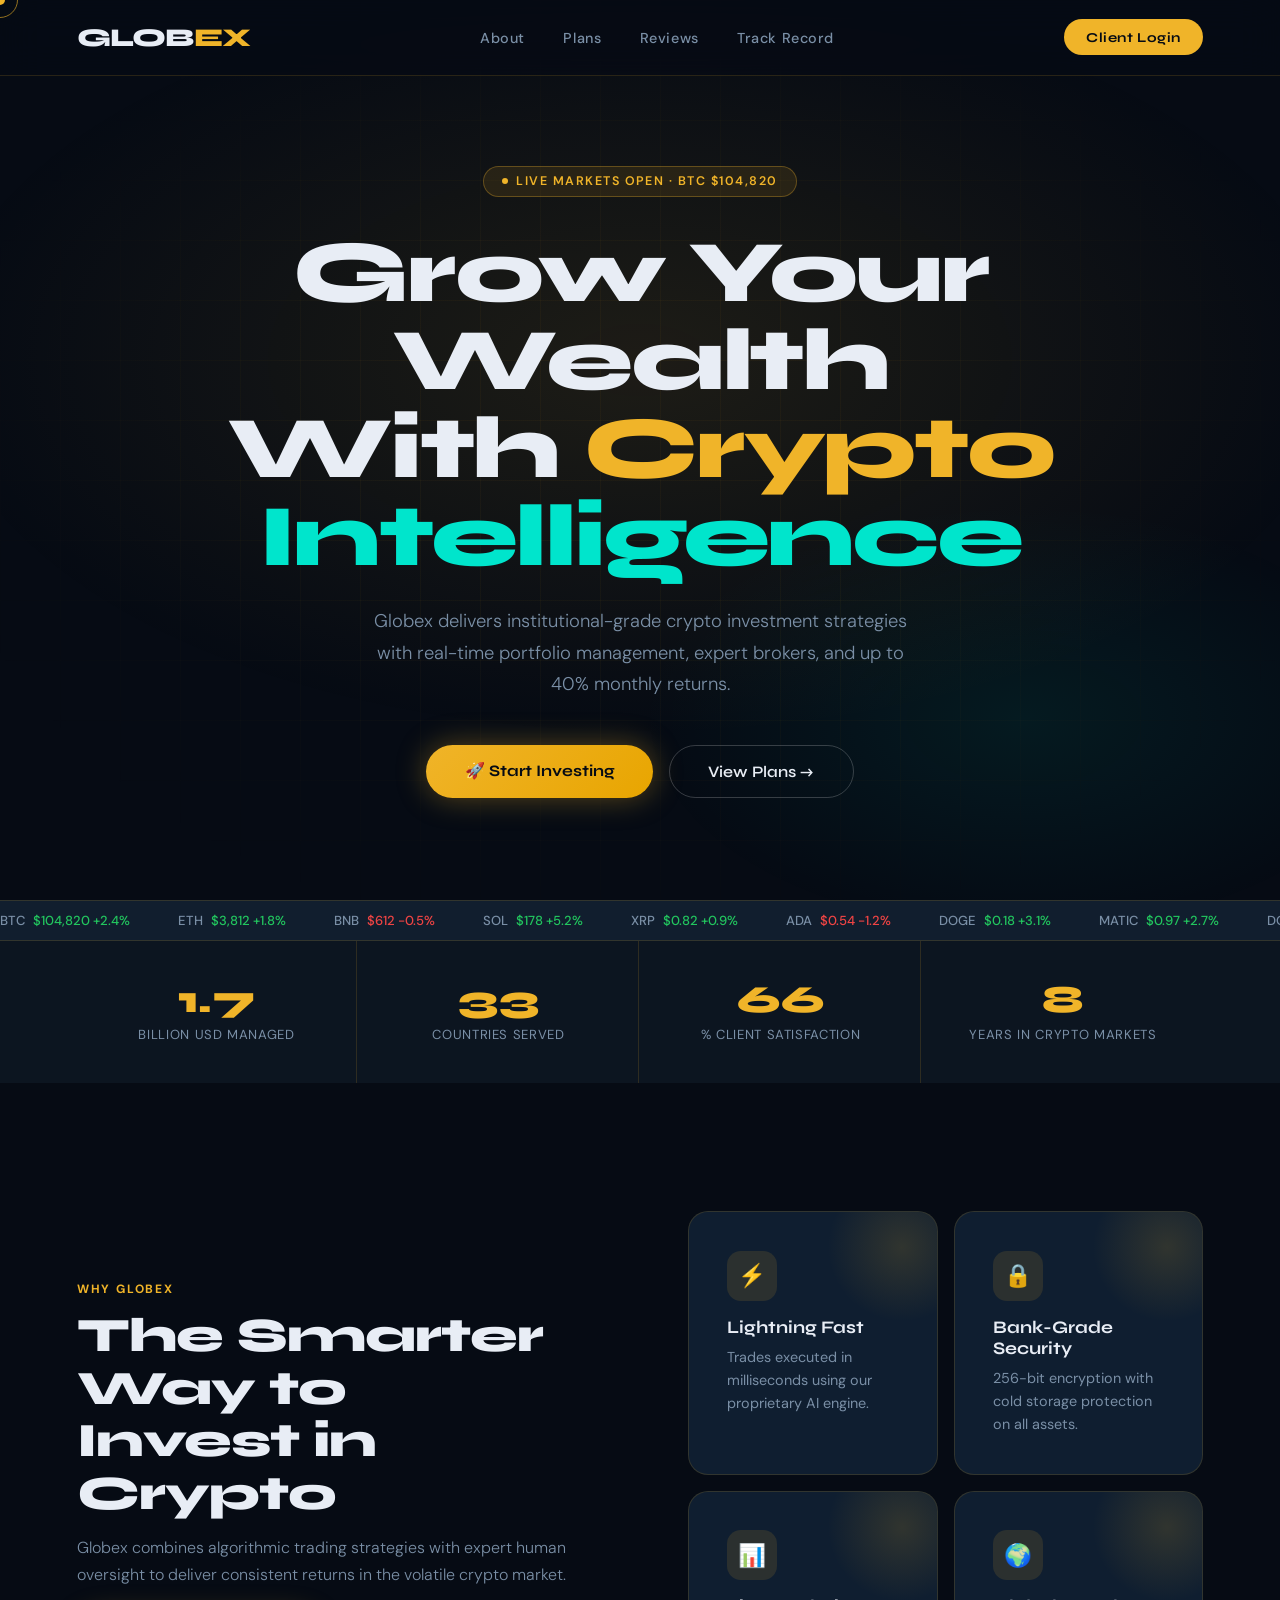
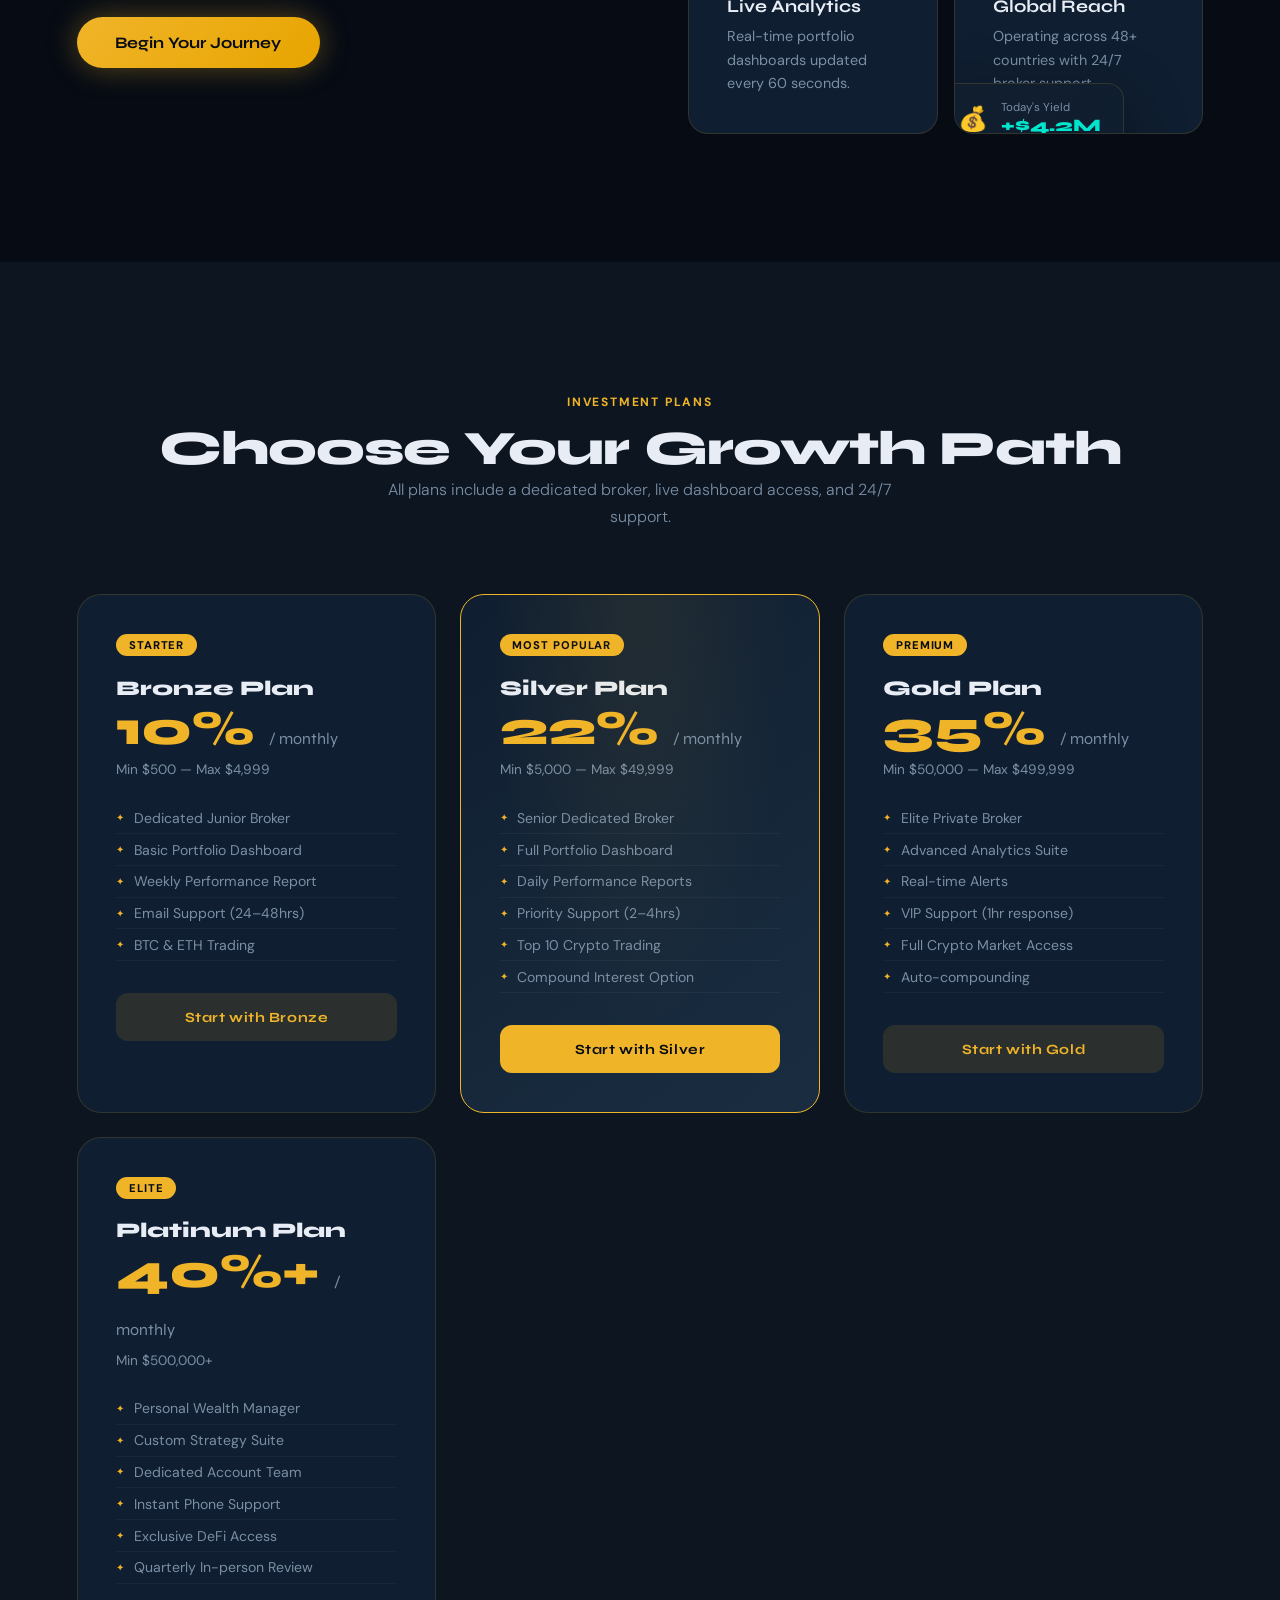
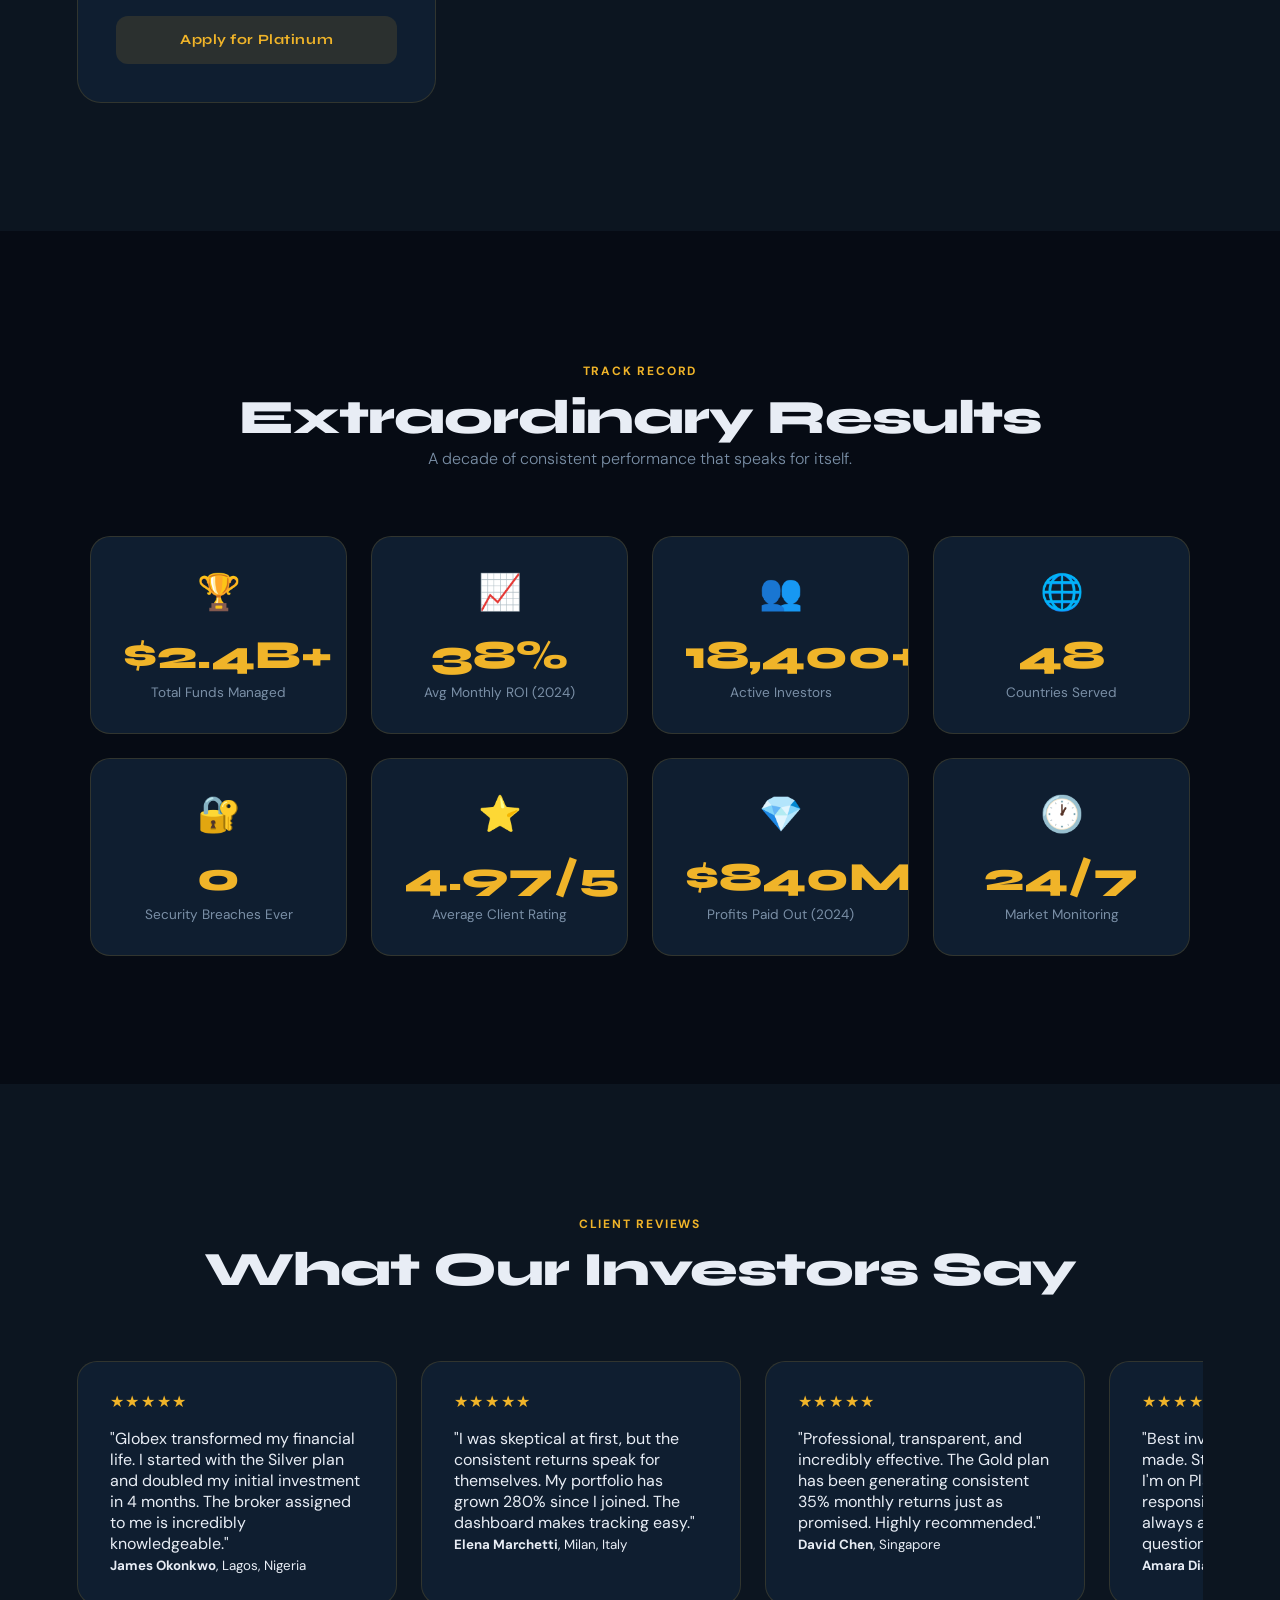
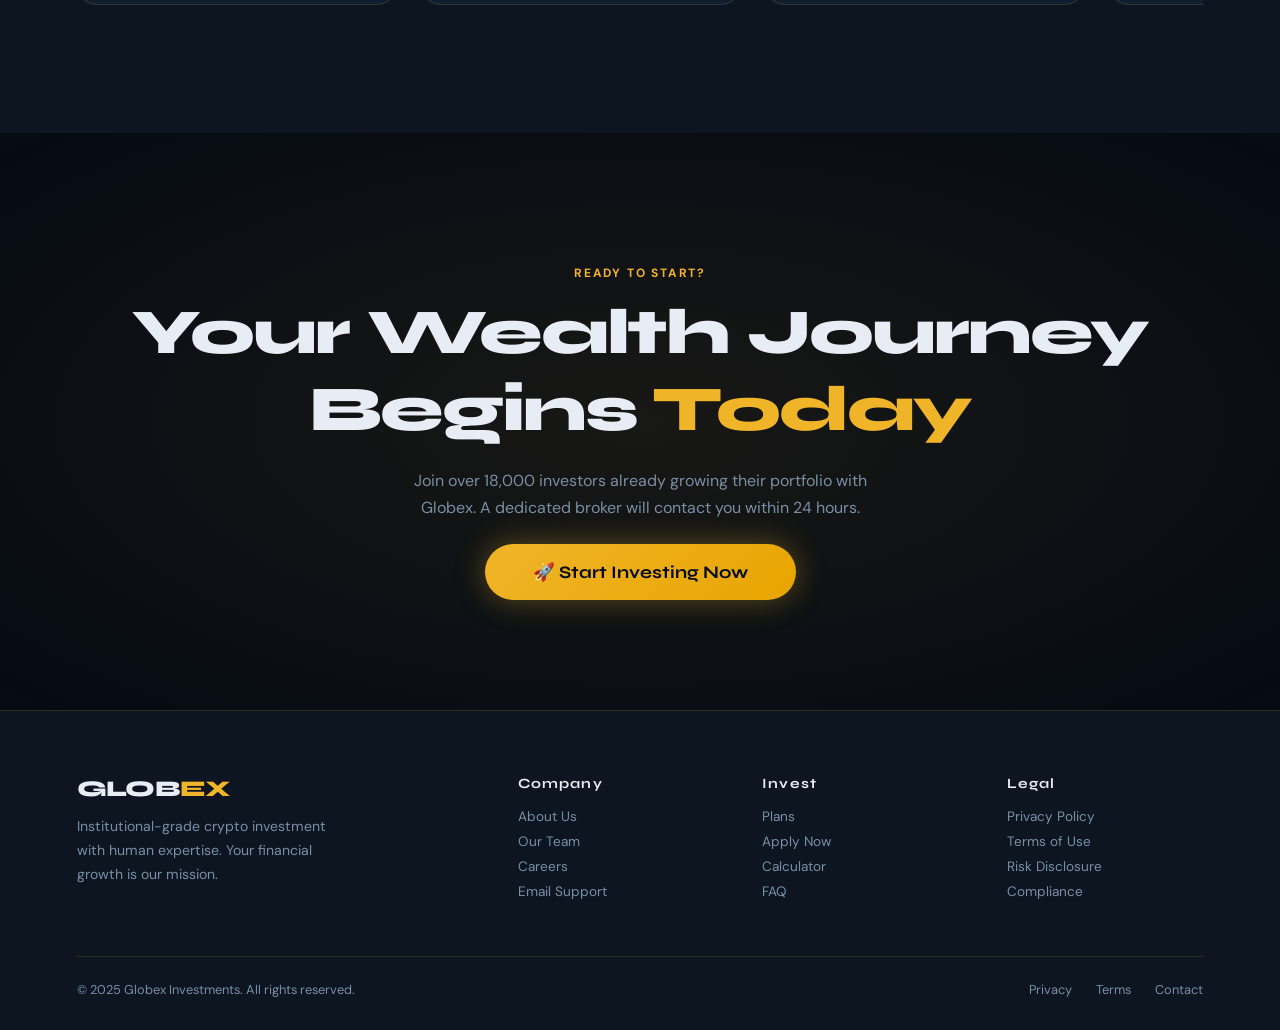
==== index.html @ 7c68a765 "first commit" ====
<!DOCTYPE html>
<html lang="en">
<head>
    <meta charset="UTF-8">
    <meta name="viewport" content="width=device-width, initial-scale=1.0">
    <title>Globex — Premium Crypto Investment</title>
    <link href="https://fonts.googleapis.com/css2?family=Syne:wght@400;600;700;800&family=DM+Sans:ital,wght@0,300;0,400;0,500;1,300&display=swap" rel="stylesheet">
    <!-- Link to external CSS -->
    <link rel="stylesheet" href="style.css">
</head>
<body>

<!-- CURSOR -->
<div class="cursor" id="cursor"></div>
<div class="cursor-ring" id="cursorRing"></div>

<!-- PARTICLES -->
<canvas id="particles"></canvas>

<!-- NAV -->
<nav>
  <div class="logo">GLOB<span>EX</span></div>
  <ul class="nav-links">
    <li><a href="#about">About</a></li>
    <li><a href="#plans">Plans</a></li>
    <li><a href="#reviews">Reviews</a></li>
    <li><a href="#achievements">Track Record</a></li>
  </ul>
  <a href="login.html" class="nav-cta" onclick="openLogin(event)">Client Login</a>
</nav>

<!-- HERO -->
<section class="hero" id="home">
  <div class="hero-bg"></div>
  <div class="hero-grid"></div>
  <div class="hero-content">
    <div class="hero-badge">Live Markets Open · BTC $104,820</div>
    <h1>Grow Your Wealth<br>With <span class="gold">Crypto</span> <span class="teal">Intelligence</span></h1>
    <p class="hero-sub">Globex delivers institutional-grade crypto investment strategies with real-time portfolio management, expert brokers, and up to 40% monthly returns.</p>
    <div class="hero-btns">
      <a href="#" class="btn-primary" onclick="openApply(event)">🚀 Start Investing</a>
      <a href="#plans" class="btn-secondary">View Plans →</a>
    </div>
  </div>
</section>

<!-- TICKER -->
<div class="ticker-wrap">
  <div class="ticker" id="ticker"></div>
</div>

<!-- STATS -->
<div class="stats">
  <div class="stat-item reveal">
    <div class="stat-num" data-count="2.4">0</div>
    <div class="stat-label">Billion USD Managed</div>
  </div>
  <div class="stat-item reveal">
    <div class="stat-num" data-count="48">0</div>
    <div class="stat-label">Countries Served</div>
  </div>
  <div class="stat-item reveal">
    <div class="stat-num" data-count="97">0</div>
    <div class="stat-label">% Client Satisfaction</div>
  </div>
  <div class="stat-item reveal">
    <div class="stat-num" data-count="12">0</div>
    <div class="stat-label">Years in Crypto Markets</div>
  </div>
</div>

<!-- ABOUT -->
<section class="about" id="about">
  <div class="about-text reveal">
    <span class="section-tag">Why Globex</span>
    <h2 class="section-title">The Smarter Way to<br>Invest in Crypto</h2>
    <p class="section-sub">Globex combines algorithmic trading strategies with expert human oversight to deliver consistent returns in the volatile crypto market.</p>
    <br>
    <a href="#" class="btn-primary" style="display:inline-block; margin-top:.5rem;" onclick="openApply(event)">Begin Your Journey</a>
  </div>
  <div class="about-visual reveal">
    <div class="about-cards">
      <div class="about-card">
        <div class="about-icon">⚡</div>
        <h3>Lightning Fast</h3>
        <p>Trades executed in milliseconds using our proprietary AI engine.</p>
      </div>
      <div class="about-card">
        <div class="about-icon">🔒</div>
        <h3>Bank-Grade Security</h3>
        <p>256-bit encryption with cold storage protection on all assets.</p>
      </div>
      <div class="about-card">
        <div class="about-icon">📊</div>
        <h3>Live Analytics</h3>
        <p>Real-time portfolio dashboards updated every 60 seconds.</p>
      </div>
      <div class="about-card" style="position:relative;">
        <div class="about-icon">🌍</div>
        <h3>Global Reach</h3>
        <p>Operating across 48+ countries with 24/7 broker support.</p>
        <div class="about-floating">
          <div class="icon">💰</div>
          <div>
            <div class="label">Today's Yield</div>
            <div class="value">+$4.2M</div>
          </div>
        </div>
      </div>
    </div>
  </div>
</section>

<!-- PLANS -->
<section class="plans" id="plans">
  <div class="plans-header reveal">
    <span class="section-tag">Investment Plans</span>
    <h2 class="section-title">Choose Your Growth Path</h2>
    <p class="section-sub" style="margin:0 auto;">All plans include a dedicated broker, live dashboard access, and 24/7 support.</p>
  </div>
  <div class="plans-grid">
    <div class="plan-card reveal">
      <div class="plan-badge">Starter</div>
      <div class="plan-name">Bronze Plan</div>
      <div class="plan-roi">10% <span>/ monthly</span></div>
      <div class="plan-range">Min $500 — Max $4,999</div>
      <ul class="plan-features">
        <li>Dedicated Junior Broker</li>
        <li>Basic Portfolio Dashboard</li>
        <li>Weekly Performance Report</li>
        <li>Email Support (24–48hrs)</li>
        <li>BTC & ETH Trading</li>
      </ul>
      <a href="#" class="plan-btn" onclick="openApply(event)">Start with Bronze</a>
    </div>
    <div class="plan-card featured reveal">
      <div class="plan-badge">Most Popular</div>
      <div class="plan-name">Silver Plan</div>
      <div class="plan-roi">22% <span>/ monthly</span></div>
      <div class="plan-range">Min $5,000 — Max $49,999</div>
      <ul class="plan-features">
        <li>Senior Dedicated Broker</li>
        <li>Full Portfolio Dashboard</li>
        <li>Daily Performance Reports</li>
        <li>Priority Support (2–4hrs)</li>
        <li>Top 10 Crypto Trading</li>
        <li>Compound Interest Option</li>
      </ul>
      <a href="#" class="plan-btn" onclick="openApply(event)">Start with Silver</a>
    </div>
    <div class="plan-card reveal">
      <div class="plan-badge">Premium</div>
      <div class="plan-name">Gold Plan</div>
      <div class="plan-roi">35% <span>/ monthly</span></div>
      <div class="plan-range">Min $50,000 — Max $499,999</div>
      <ul class="plan-features">
        <li>Elite Private Broker</li>
        <li>Advanced Analytics Suite</li>
        <li>Real-time Alerts</li>
        <li>VIP Support (1hr response)</li>
        <li>Full Crypto Market Access</li>
        <li>Auto-compounding</li>
      </ul>
      <a href="#" class="plan-btn" onclick="openApply(event)">Start with Gold</a>
    </div>
    <div class="plan-card reveal">
      <div class="plan-badge">Elite</div>
      <div class="plan-name">Platinum Plan</div>
      <div class="plan-roi">40%+ <span>/ monthly</span></div>
      <div class="plan-range">Min $500,000+</div>
      <ul class="plan-features">
        <li>Personal Wealth Manager</li>
        <li>Custom Strategy Suite</li>
        <li>Dedicated Account Team</li>
        <li>Instant Phone Support</li>
        <li>Exclusive DeFi Access</li>
        <li>Quarterly In-person Review</li>
      </ul>
      <a href="#" class="plan-btn" onclick="openApply(event)">Apply for Platinum</a>
    </div>
  </div>
</section>

<!-- ACHIEVEMENTS -->
<section class="achievements" id="achievements">
  <div class="achievements-inner">
    <div class="achievements-header reveal">
      <span class="section-tag">Track Record</span>
      <h2 class="section-title">Extraordinary Results</h2>
      <p class="section-sub" style="margin:0 auto;">A decade of consistent performance that speaks for itself.</p>
    </div>
    <div class="ach-grid">
      <div class="ach-card reveal"><div class="ach-icon">🏆</div><div class="ach-num">$2.4B+</div><div class="ach-label">Total Funds Managed</div></div>
      <div class="ach-card reveal"><div class="ach-icon">📈</div><div class="ach-num">38%</div><div class="ach-label">Avg Monthly ROI (2024)</div></div>
      <div class="ach-card reveal"><div class="ach-icon">👥</div><div class="ach-num">18,400+</div><div class="ach-label">Active Investors</div></div>
      <div class="ach-card reveal"><div class="ach-icon">🌐</div><div class="ach-num">48</div><div class="ach-label">Countries Served</div></div>
      <div class="ach-card reveal"><div class="ach-icon">🔐</div><div class="ach-num">0</div><div class="ach-label">Security Breaches Ever</div></div>
      <div class="ach-card reveal"><div class="ach-icon">⭐</div><div class="ach-num">4.97/5</div><div class="ach-label">Average Client Rating</div></div>
      <div class="ach-card reveal"><div class="ach-icon">💎</div><div class="ach-num">$840M</div><div class="ach-label">Profits Paid Out (2024)</div></div>
      <div class="ach-card reveal"><div class="ach-icon">🕐</div><div class="ach-num">24/7</div><div class="ach-label">Market Monitoring</div></div>
    </div>
  </div>
</section>

<!-- REVIEWS -->
<section class="reviews" id="reviews">
  <div class="reviews-header reveal">
    <span class="section-tag">Client Reviews</span>
    <h2 class="section-title">What Our Investors Say</h2>
  </div>
  <div style="overflow:hidden;">
    <div class="reviews-track" id="reviewsTrack"></div>
  </div>
</section>

<!-- CTA -->
<section class="cta-section">
  <div class="cta-bg"></div>
  <div style="position:relative;z-index:2;">
    <span class="section-tag">Ready to Start?</span>
    <h2>Your Wealth Journey<br>Begins <span style="color:var(--gold)">Today</span></h2>
    <p>Join over 18,000 investors already growing their portfolio with Globex. A dedicated broker will contact you within 24 hours.</p>
    <a href="#" class="btn-primary" style="font-size:1.1rem; padding:1.1rem 3rem;" onclick="openApply(event)">🚀 Start Investing Now</a>
  </div>
</section>

<!-- FOOTER -->
<footer>
  <div class="footer-top">
    <div class="footer-brand">
      <div class="logo" style="font-size:1.4rem;">GLOB<span style="color:var(--gold)">EX</span></div>
      <p>Institutional-grade crypto investment with human expertise. Your financial growth is our mission.</p>
    </div>
    <div class="footer-col">
      <h4>Company</h4>
      <a href="#">About Us</a>
      <a href="#">Our Team</a>
      <a href="#">Careers</a>
      <a href="mailto:support@globex.com">Email Support</a>
    </div>
    <div class="footer-col">
      <h4>Invest</h4>
      <a href="#">Plans</a>
      <a href="#" onclick="openApply(event)">Apply Now</a>
      <a href="#">Calculator</a>
      <a href="#">FAQ</a>
    </div>
    <div class="footer-col">
      <h4>Legal</h4>
      <a href="#">Privacy Policy</a>
      <a href="#">Terms of Use</a>
      <a href="#">Risk Disclosure</a>
      <a href="#">Compliance</a>
    </div>
  </div>
  <div class="footer-bottom">
    <div class="footer-copy">© 2025 Globex Investments. All rights reserved.</div>
    <div class="footer-legal">
      <a href="#">Privacy</a>
      <a href="#">Terms</a>
      <a href="#">Contact</a>
    </div>
  </div>
</footer>

<!-- APPLY MODAL -->
<div class="modal-overlay" id="applyModal">
  <div class="modal">
    <button class="modal-close" onclick="closeModal('applyModal')">✕</button>
    <div id="applyForm">
      <h2>Start Investing</h2>
      <p class="sub">Fill in your details below. A Globex broker will contact you within 24 hours to set up your account.</p>
      <div class="form-grid">
        <div class="form-group">
          <label>First Name</label>
          <input type="text" placeholder="John" id="fname">
        </div>
        <div class="form-group">
          <label>Last Name</label>
          <input type="text" placeholder="Smith" id="lname">
        </div>
      </div>
      <div class="form-group">
        <label>Email Address</label>
        <input type="email" placeholder="john@example.com" id="email">
      </div>
      <div class="form-group">
        <label>Phone Number</label>
        <input type="tel" placeholder="+1 (555) 000-0000" id="phone">
      </div>
      <div class="form-group">
        <label>Country</label>
        <select id="country">
          <option value="">Select your country</option>
          <option>United States</option><option>United Kingdom</option>
          <option>Canada</option><option>Australia</option>
          <option>Germany</option><option>France</option>
          <option>UAE</option><option>Singapore</option>
          <option>South Africa</option><option>Nigeria</option>
          <option>Other</option>
        </select>
      </div>
      <div class="form-group">
        <label>Investment Plan</label>
        <select id="plan">
          <option value="">Select a plan</option>
          <option>Bronze — 10% Monthly ($500–$4,999)</option>
          <option>Silver — 22% Monthly ($5,000–$49,999)</option>
          <option>Gold — 35% Monthly ($50,000–$499,999)</option>
          <option>Platinum — 40%+ Monthly ($500,000+)</option>
        </select>
      </div>
      <div class="form-group">
  <label>Starting Deposit ($)</label>
  <input type="text" id="deposit" placeholder="e.g. 5,000" class="form-control">
</div>
      <div class="form-group">
        <label>How did you hear about us?</label>
        <select>
          <option>Social Media</option><option>Referral</option>
          <option>Search Engine</option><option>Advertisement</option><option>Other</option>
        </select>
      </div>
      <button class="btn-submit" onclick="submitApplication()">Submit Application →</button>
    </div>
    <div class="success-msg" id="applySuccess">
      <div class="icon">🎉</div>
      <h3>Application Received!</h3>
      <p>Thank you for choosing Globex. A dedicated broker will contact you within <strong style="color:var(--gold)">24 hours</strong> to guide you through account setup.</p>
    </div>
  </div>
</div>

<!-- LOGIN MODAL -->
<div class="modal-overlay" id="loginModal">
  <div class="modal" style="max-width:420px;">
    <button class="modal-close" onclick="closeModal('loginModal')">✕</button>
    <h2>Client Login</h2>
    <p class="sub">Access your Globex investment dashboard.</p>
    <div class="login-error" id="loginError">❌ Invalid credentials. Please contact support.</div>
    <div class="form-group">
      <label>Username</label>
      <input type="text" placeholder="your_username" id="loginUser">
    </div>
    <div class="form-group">
      <label>Password</label>
      <input type="password" placeholder="••••••••••" id="loginPass">
    </div>
    <button class="btn-submit" onclick="doLogin()">Login to Dashboard →</button>
  </div>
</div>

<!-- DASHBOARD OVERLAY -->
<div class="dashboard-overlay" id="dashboard">
  <nav class="dash-nav">
    <div class="logo">GLOB<span>EX</span></div>
    <div class="dash-user">
      <div class="dash-avatar" id="dashAvatar">JD</div>
      <div class="mobile-hide">
        <div class="dash-username" id="dashName">John Doe</div>
        <div class="dash-role" id="dashPlan">Gold Plan Investor</div>
      </div>
    </div>
    <button class="btn-logout" onclick="doLogout()">Logout</button>
  </nav>

  <div class="dash-body">
    <div class="dash-header">
        <div>
            <h2 id="welcomeUser" style="font-family: 'Syne', sans-serif;">Welcome Back, Investor</h2>
            <p class="muted">Account Status: <span class="gold" style="font-weight: 700; font-size: 0.8rem;">● VERIFIED GOLD</span></p>
        </div>
        <div class="dash-main-actions">
            <!-- We will move these to the new Quick Actions grid below for a better look -->
        </div>
    </div>

    <!-- NEW PREMIUM PORTFOLIO CARD -->
    <div class="main-portfolio-card">
        <div class="card-chip"></div>
        <div class="card-content">
            <p class="dash-card-label">Total Portfolio Value</p>
            <h2 class="dash-card-value gold" id="dashPortfolio">$0.00</h2>
            <div class="card-stats">
                <span class="status-badge status-active">↑ +12.5% Profit</span>
                <span style="font-size: 0.75rem; opacity: 0.5; margin-left: 10px; letter-spacing: 1px;">ACC: GBX-9928-110</span>
            </div>
        </div>
        <div class="card-vector"></div>
    </div>

    <!-- NEW QUICK ACTION DOCK -->
    <div class="quick-actions-grid">
        <button class="action-btn" onclick="toggleDashSection('deposit')">
            <div class="icon-circle">📥</div>
            <span>Deposit</span>
        </button>
        <button class="action-btn" onclick="toggleDashSection('withdraw')">
            <div class="icon-circle">📤</div>
            <span>Withdraw</span>
        </button>
        <button class="action-btn" onclick="window.location.href='mailto:support@globex.com'">
            <div class="icon-circle">🎧</div>
            <span>Support</span>
        </button>
    </div>

    <div class="dash-cards">
        <div class="dash-card small-card">
            <div class="label">Total Profits (P/L)</div>
            <div class="value teal" id="dashProfit" style="font-size: 1.5rem;">$0.00</div>
        </div>
        <div class="dash-card small-card">
            <div class="label">Asset Allocation</div>
            <div class="allocation-bar">
                <div class="bar-fill" style="width: 70%; background: var(--gold);"></div>
                <div class="bar-fill" style="width: 20%; background: var(--teal);"></div>
                <div class="bar-fill" style="width: 10%; background: #fff;"></div>
            </div>
            <div class="label" style="font-size: 0.6rem; margin-top: 5px;">BTC 70% | ETH 20% | USDT 10%</div>
        </div>
    </div>

    <!-- DEPOSIT SECTION -->
    <div id="depositSection" class="dash-section" style="display:none;">
      <div class="dash-card featured-card">
        <div class="section-flex">
          <h3>Add Funds</h3>
          <button class="close-btn" onclick="toggleDashSection('none')">✕</button>
        </div>
        
        <div class="deposit-toggle">
          <button id="tabCrypto" class="active" onclick="showDepositMethod('crypto')">Crypto</button>
          <button id="tabBroker" onclick="showDepositMethod('broker')">Broker</button>
        </div>

        <div id="cryptoPayment">
          <select id="cryptoSelect" onchange="updateCryptoDetails()" class="dash-input">
            <option value="btc">Bitcoin (BTC)</option>
            <option value="eth">Ethereum (ETH)</option>
            <option value="usdt">USDT (TRC20)</option>
          </select>
          <div class="qr-display" style="text-align: center; background: rgba(15, 23, 42, 0.5); padding: 25px; border-radius: 15px; border: 1px solid rgba(255,215,0,0.1);">
    <h4 id="assetLabel" class="gold" style="margin-bottom: 15px; text-transform: uppercase; letter-spacing: 1px;">Bitcoin Address</h4>
    
    <!-- This image updates automatically -->
    <img id="qrCode" src="https://api.qrserver.com/v1/create-qr-code/?size=200x200&data=1D7X9Q3QcEWVE1daYvFpcRmy7EZTsUoTXH" 
         alt="Scan QR" 
         style="border: 8px solid #fff; border-radius: 12px; margin-bottom: 20px; box-shadow: 0 10px 20px rgba(0,0,0,0.3);">
    
    <div style="display: flex; gap: 10px; background: #000; padding: 5px; border-radius: 8px; border: 1px solid #333;">
      <input type="text" id="walletAddr" readonly value="1D7X9Q3QcEWVE1daYvFpcRmy7EZTsUoTXH" 
             style="flex: 1; background: transparent; border: none; color: #fff; padding: 10px; font-family: monospace; font-size: 0.85rem;">
      <button onclick="copyToClipboard(event)" class="btn-primary" style="white-space: nowrap;">Copy</button>
    </div>
</div>

          <button class="btn-confirm-pay" onclick="confirmPayment()">I Have Made Payment →</button>
        </div>

        <div id="brokerPayment" style="display:none;">
           <a href="https://wa.me/234XXXXXXXXXX" class="whatsapp-btn">
             <img src="https://upload.wikimedia.org/wikipedia/commons/6/6b/WhatsApp.svg" width="20"> Message Broker on WhatsApp
           </a>
        </div>
      </div>
    </div>

    <!-- WITHDRAW SECTION -->
    <div id="withdrawSection" class="dash-section" style="display:none;">
      <div class="dash-card">
        <div class="section-flex">
          <h3>Withdraw Funds</h3>
          <button class="close-btn" onclick="toggleDashSection('none')">✕</button>
        </div>
        <div class="form-group">
          <label>Select Coin</label>
          <select id="withdrawCoin" class="dash-input">
            <option>Bitcoin (BTC)</option>
            <option>Ethereum (ETH)</option>
            <option>USDT (TRC20)</option>
          </select>
        </div>
        <div class="form-group">
          <label>Amount ($)</label>
          <input type="number" id="withdrawAmount" placeholder="Min $100">
        </div>
        <div class="form-group">
          <label>Destination Wallet Address</label>
          <input type="text" id="withdrawAddr" placeholder="Paste address here">
        </div>
        <button class="btn-submit" onclick="processWithdrawal()">Process Withdrawal</button>
      </div>
    </div>

    <!-- TRANSACTIONS -->
<div class="table-container">
  <table class="dash-table">
    <thead>
        <tr>
            <th>Date</th>
            <th>Type</th>
            <th>Amount</th>
            <th>Status</th> <!-- Ensure this is here -->
        </tr>
    </thead>
    <tbody id="dashTbody"></tbody>
  </table>
</div>

  </div>
</div>

<!-- WITHDRAWAL SUCCESS POPUP -->
<div class="modal-overlay" id="withdrawPopup">
  <div class="modal withdrawal-popup">
    <div class="check-icon">✓</div>
    <h2>Request Submitted</h2>
    <p>Your withdrawal is being processed. You will receive a confirmation email within 24 hours once verified by the blockchain.</p>
    <button class="btn-submit" onclick="closeModal('withdrawPopup')">Understood</button>
  </div>
</div>

<!-- Link to external JS -->
<script src="script.js"></script>
</body>
</html>
---- style.css ----
:root {
  --gold: #F0B429;
  --gold2: #FFD166;
  --teal: #00E5CC;
  --dark: #060B14;
  --dark2: #0C1520;
  --dark3: #111E2E;
  --card: #0F1E30;
  --border: rgba(240,180,41,0.15);
  --text: #E8EDF5;
  --muted: #7A8FA6;
}
*, *::before, *::after { box-sizing: border-box; margin: 0; padding: 0; }
html { scroll-behavior: smooth; }
body {
  background: var(--dark);
  color: var(--text);
  font-family: 'DM Sans', sans-serif;
  overflow-x: hidden;
  cursor: none;
}

/* CUSTOM CURSOR */
.cursor { position: fixed; width: 10px; height: 10px; background: var(--gold); border-radius: 50%; pointer-events: none; z-index: 9999; transform: translate(-50%,-50%); transition: transform .1s; }
.cursor-ring { position: fixed; width: 36px; height: 36px; border: 1.5px solid var(--gold); border-radius: 50%; pointer-events: none; z-index: 9998; transform: translate(-50%,-50%); transition: all .18s ease; opacity: .6; }

/* PARTICLES */
#particles { position: fixed; inset: 0; pointer-events: none; z-index: 0; }

/* NAV */
nav {
  position: fixed; top: 0; left: 0; right: 0; z-index: 100;
  display: flex; align-items: center; justify-content: space-between;
  padding: 1.2rem 6vw;
  background: rgba(6,11,20,0.7);
  backdrop-filter: blur(20px);
  border-bottom: 1px solid var(--border);
  animation: slideDown .8s ease forwards;
}
@keyframes slideDown { from { opacity:0; transform:translateY(-20px); } to { opacity:1; transform:translateY(0); } }
.logo { font-family: 'Syne', sans-serif; font-weight: 800; font-size: 1.6rem; letter-spacing: -.03em; }
.logo span { color: var(--gold); }
.nav-links { display: flex; gap: 2.4rem; list-style: none; }
.nav-links a { color: var(--muted); text-decoration: none; font-size: .9rem; font-weight: 500; letter-spacing: .04em; transition: color .2s; }
.nav-links a:hover { color: var(--gold); }
.nav-cta { background: var(--gold); color: var(--dark); font-family: 'Syne', sans-serif; font-weight: 700; font-size: .85rem; padding: .6rem 1.4rem; border-radius: 50px; text-decoration: none; letter-spacing: .04em; transition: all .2s; }
.nav-cta:hover { background: var(--gold2); transform: scale(1.04); }

/* HERO */
.hero {
  min-height: 100vh; display: flex; align-items: center; justify-content: center;
  text-align: center; position: relative; padding: 8rem 2rem 4rem;
  overflow: hidden;
}
.hero-bg {
  position: absolute; inset: 0;
  background: radial-gradient(ellipse 80% 60% at 50% 40%, rgba(240,180,41,0.10) 0%, transparent 70%),
              radial-gradient(ellipse 50% 40% at 80% 80%, rgba(0,229,204,0.07) 0%, transparent 60%);
}
.hero-grid {
  position: absolute; inset: 0;
  background-image: linear-gradient(rgba(240,180,41,0.04) 1px, transparent 1px),
                    linear-gradient(90deg, rgba(240,180,41,0.04) 1px, transparent 1px);
  background-size: 60px 60px;
  mask-image: radial-gradient(ellipse at center, black 30%, transparent 80%);
}
.hero-content { position: relative; z-index: 2; max-width: 860px; }
.hero-badge {
  display: inline-flex; align-items: center; gap: .5rem;
  background: rgba(240,180,41,0.1); border: 1px solid rgba(240,180,41,0.3);
  color: var(--gold); font-size: .78rem; font-weight: 600; letter-spacing: .12em; text-transform: uppercase;
  padding: .4rem 1.1rem; border-radius: 50px; margin-bottom: 2rem;
  animation: fadeUp .8s .3s both;
}
.hero-badge::before { content:''; width:6px; height:6px; background:var(--gold); border-radius:50%; animation: pulse 1.5s infinite; }
@keyframes pulse { 0%,100%{opacity:1;transform:scale(1)} 50%{opacity:.4;transform:scale(1.5)} }
h1 {
  font-family: 'Syne', sans-serif; font-weight: 800;
  font-size: clamp(2.8rem, 7vw, 5.5rem); line-height: 1.0; letter-spacing: -.03em;
  animation: fadeUp .9s .4s both;
}
h1 .gold { color: var(--gold); }
h1 .teal { color: var(--teal); }
.hero-sub {
  font-size: 1.15rem; color: var(--muted); max-width: 560px; margin: 1.6rem auto 2.8rem;
  line-height: 1.7; font-weight: 300; animation: fadeUp .9s .55s both;
}
.hero-btns { display: flex; gap: 1rem; justify-content: center; flex-wrap: wrap; animation: fadeUp .9s .7s both; }
.btn-primary {
  background: linear-gradient(135deg, var(--gold), #E8A500);
  color: var(--dark); font-family: 'Syne', sans-serif; font-weight: 700;
  font-size: 1rem; padding: 1rem 2.4rem; border-radius: 50px;
  text-decoration: none; border: none; cursor: none;
  transition: all .25s; box-shadow: 0 0 30px rgba(240,180,41,0.35);
}
.btn-primary:hover { transform: translateY(-3px) scale(1.03); box-shadow: 0 0 50px rgba(240,180,41,0.5); }
.btn-secondary {
  background: transparent; color: var(--text);
  border: 1px solid rgba(255,255,255,0.2); font-family: 'Syne', sans-serif;
  font-weight: 600; font-size: 1rem; padding: 1rem 2.4rem; border-radius: 50px;
  text-decoration: none; cursor: none; transition: all .25s;
}
.btn-secondary:hover { border-color: var(--gold); color: var(--gold); }

/* TICKER */
.ticker-wrap {
  background: var(--dark3); border-top: 1px solid var(--border); border-bottom: 1px solid var(--border);
  padding: .7rem 0; overflow: hidden; position: relative; z-index: 2;
}
.ticker { display: flex; gap: 3rem; animation: ticker 25s linear infinite; white-space: nowrap; }
@keyframes ticker { from { transform: translateX(0); } to { transform: translateX(-50%); } }
.ticker-item { display: flex; align-items: center; gap: .5rem; font-size: .82rem; font-weight: 500; }
.ticker-item .up { color: #22C55E; }
.ticker-item .down { color: #EF4444; }
.ticker-item .name { color: var(--muted); }

/* STATS */
.stats { display: flex; justify-content: center; gap: 2px; flex-wrap: wrap; background: var(--dark2); position: relative; z-index: 2; }
.stat-item {
  flex: 1; min-width: 180px; max-width: 280px; text-align: center; padding: 2.5rem 1.5rem;
  border-right: 1px solid var(--border); position: relative; overflow: hidden;
  transition: background .3s;
}
.stat-item:last-child { border-right: none; }
.stat-item:hover { background: rgba(240,180,41,0.04); }
.stat-item::after {
  content: ''; position: absolute; bottom: 0; left: 50%; transform: translateX(-50%);
  width: 0; height: 2px; background: var(--gold); transition: width .4s;
}
.stat-item:hover::after { width: 60%; }
.stat-num { font-family: 'Syne', sans-serif; font-size: 2.4rem; font-weight: 800; color: var(--gold); line-height: 1; }
.stat-label { color: var(--muted); font-size: .82rem; margin-top: .4rem; letter-spacing: .05em; text-transform: uppercase; }

/* SECTION BASE */
section { position: relative; z-index: 1; }
.section-tag { display: inline-block; color: var(--gold); font-size: .75rem; font-weight: 700; letter-spacing: .15em; text-transform: uppercase; margin-bottom: .8rem; }
.section-title { font-family: 'Syne', sans-serif; font-weight: 800; font-size: clamp(2rem, 4vw, 3rem); letter-spacing: -.02em; line-height: 1.1; }
.section-sub { color: var(--muted); font-size: 1rem; margin-top: .8rem; max-width: 520px; line-height: 1.7; font-weight: 300; }

/* ABOUT */
.about { padding: 8rem 6vw; display: grid; grid-template-columns: 1fr 1fr; gap: 6rem; align-items: center; }
.about-visual { position: relative; }
.about-card {
  background: var(--card); border: 1px solid var(--border); border-radius: 20px;
  padding: 2.4rem; position: relative; overflow: hidden;
}
.about-card::before {
  content:''; position:absolute; top:-40px; right:-40px; width:150px; height:150px;
  background: radial-gradient(circle, rgba(240,180,41,0.15), transparent 70%);
  border-radius: 50%;
}
.about-icon { width: 50px; height: 50px; background: rgba(240,180,41,0.12); border-radius: 14px; display: flex; align-items: center; justify-content: center; margin-bottom: 1rem; font-size: 1.4rem; }
.about-card h3 { font-family: 'Syne', sans-serif; font-size: 1.1rem; font-weight: 700; margin-bottom: .5rem; }
.about-card p { color: var(--muted); font-size: .9rem; line-height: 1.6; }
.about-cards { display: grid; grid-template-columns: 1fr 1fr; gap: 1rem; }
.about-floating {
  position: absolute; bottom: -20px; left: -20px;
  background: linear-gradient(135deg, var(--dark3), var(--card));
  border: 1px solid var(--border); border-radius: 16px; padding: 1rem 1.4rem;
  display: flex; align-items: center; gap: .8rem;
  box-shadow: 0 20px 60px rgba(0,0,0,0.4);
}
.about-floating .icon { font-size: 1.5rem; }
.about-floating .label { font-size: .72rem; color: var(--muted); }
.about-floating .value { font-family: 'Syne', sans-serif; font-weight: 800; font-size: 1.1rem; color: var(--teal); }

/* PLANS */
.plans { padding: 8rem 6vw; background: var(--dark2); }
.plans-header { text-align: center; margin-bottom: 4rem; }
.plans-grid { display: grid; grid-template-columns: repeat(auto-fit, minmax(280px, 1fr)); gap: 1.5rem; max-width: 1200px; margin: 0 auto; }
.plan-card {
  background: var(--card); border: 1px solid var(--border); border-radius: 24px;
  padding: 2.4rem; position: relative; overflow: hidden; transition: all .3s;
}
.plan-card:hover { transform: translateY(-8px); border-color: rgba(240,180,41,0.4); box-shadow: 0 30px 60px rgba(0,0,0,0.3); }
.plan-card.featured {
  border-color: var(--gold); background: linear-gradient(145deg, #0F1E30, #1A2D40);
}
.plan-card.featured::before {
  content:''; position:absolute; inset:0; background: radial-gradient(ellipse at top, rgba(240,180,41,0.08), transparent 60%);
}
.plan-badge { display: inline-block; background: var(--gold); color: var(--dark); font-size: .7rem; font-weight: 800; padding: .25rem .8rem; border-radius: 50px; letter-spacing: .08em; text-transform: uppercase; margin-bottom: 1.2rem; }
.plan-name { font-family: 'Syne', sans-serif; font-size: 1.3rem; font-weight: 800; margin-bottom: .3rem; }
.plan-roi { font-family: 'Syne', sans-serif; font-size: 3rem; font-weight: 800; color: var(--gold); line-height: 1; }
.plan-roi span { font-size: 1rem; color: var(--muted); font-weight: 400; }
.plan-range { color: var(--muted); font-size: .85rem; margin: .5rem 0 1.5rem; }
.plan-features { list-style: none; margin-bottom: 2rem; }
.plan-features li { display: flex; align-items: center; gap: .6rem; font-size: .88rem; padding: .4rem 0; border-bottom: 1px solid rgba(255,255,255,0.04); color: var(--muted); }
.plan-features li::before { content: '✦'; color: var(--gold); font-size: .6rem; flex-shrink: 0; }
.plan-btn {
  display: block; text-align: center; background: rgba(240,180,41,0.12);
  border: 1px solid rgba(240,180,41,0.3); color: var(--gold);
  font-family: 'Syne', sans-serif; font-weight: 700; font-size: .88rem;
  padding: .85rem; border-radius: 12px; text-decoration: none; cursor: none;
  transition: all .25s; letter-spacing: .04em;
}
.plan-card.featured .plan-btn { background: var(--gold); color: var(--dark); border-color: var(--gold); }
.plan-btn:hover { background: var(--gold); color: var(--dark); border-color: var(--gold); }

/* ACHIEVEMENTS */
.achievements { padding: 8rem 6vw; }
.achievements-inner { max-width: 1100px; margin: 0 auto; }
.achievements-header { text-align: center; margin-bottom: 4rem; }
.ach-grid { display: grid; grid-template-columns: repeat(auto-fit, minmax(220px, 1fr)); gap: 1.5rem; }
.ach-card {
  background: var(--card); border: 1px solid var(--border); border-radius: 20px;
  padding: 2rem; text-align: center; transition: all .3s; position: relative; overflow: hidden;
}
.ach-card:hover { transform: translateY(-6px); }
.ach-card::after {
  content:''; position:absolute; bottom:0; left:0; right:0; height:3px;
  background: linear-gradient(90deg, var(--gold), var(--teal));
  transform: scaleX(0); transition: transform .4s; transform-origin: left;
}
.ach-card:hover::after { transform: scaleX(1); }
.ach-icon { font-size: 2.2rem; margin-bottom: 1rem; }
.ach-num { font-family: 'Syne', sans-serif; font-size: 2.5rem; font-weight: 800; color: var(--gold); }
.ach-label { color: var(--muted); font-size: .85rem; margin-top: .3rem; }

/* REVIEWS */
.reviews { padding: 8rem 6vw; background: var(--dark2); overflow: hidden; }
.reviews-header { text-align: center; margin-bottom: 4rem; }
.reviews-track { display: flex; gap: 1.5rem; animation: reviewScroll 35s linear infinite; width: max-content; }
.reviews-track:hover { animation-play-state: paused; }
@keyframes reviewScroll { from { transform: translateX(0); } to { transform: translateX(-50%); } }
.review-card {
  background: var(--card); border: 1px solid var(--border); border-radius: 20px;
  padding: 1.8rem 2rem; width: 320px; flex-shrink: 0; transition: border-color .3s;
}
.review-card:hover { border-color: rgba(240,180,41,0.4); }
.review-stars { color: var(--gold); font-size: 1rem; margin-bottom: 1rem; letter-spacing: .1em; }
.review-text { color: var(--muted); font-size: .9rem; line-height: 1.7; margin-bottom: 1.2rem; font-style: italic; }
.review-author { display: flex; align-items: center; gap: .8rem; }
.review-avatar { width: 38px; height: 38px; border-radius: 50%; background: linear-gradient(135deg, var(--gold), var(--teal)); display: flex; align-items: center; justify-content: center; font-family: 'Syne', sans-serif; font-weight: 800; font-size: .9rem; color: var(--dark); flex-shrink: 0; }
.review-name { font-family: 'Syne', sans-serif; font-weight: 700; font-size: .88rem; }
.review-location { color: var(--muted); font-size: .75rem; }

/* CTA */
.cta-section {
  padding: 8rem 6vw; text-align: center; position: relative; overflow: hidden;
}
.cta-bg {
  position: absolute; inset: 0;
  background: radial-gradient(ellipse 70% 70% at 50% 50%, rgba(240,180,41,0.08), transparent);
}
.cta-section h2 { font-family: 'Syne', sans-serif; font-weight: 800; font-size: clamp(2rem, 5vw, 4rem); letter-spacing: -.03em; margin-bottom: 1.2rem; }
.cta-section p { color: var(--muted); max-width: 500px; margin: 0 auto 2.5rem; font-size: 1rem; line-height: 1.7; }

/* MODAL BASE */
.modal-overlay {
  display: none; position: fixed; inset: 0; background: rgba(6,11,20,0.92);
  backdrop-filter: blur(12px); z-index: 1000; align-items: center; justify-content: center;
  padding: 1rem;
}
.modal-overlay.active { display: flex; animation: fadeIn .25s ease; }
@keyframes fadeIn { from { opacity:0; } to { opacity:1; } }
.modal {
  background: var(--card); border: 1px solid var(--border); border-radius: 24px;
  padding: 2.5rem; width: 100%; max-width: 520px; position: relative;
  animation: slideUp .3s ease;
  max-height: 90vh; overflow-y: auto;
}
@keyframes slideUp { from { opacity:0; transform:translateY(30px); } to { opacity:1; transform:translateY(0); } }
.modal-close {
  position: absolute; top: 1.2rem; right: 1.2rem;
  background: rgba(255,255,255,0.06); border: none; color: var(--muted);
  width: 32px; height: 32px; border-radius: 50%; cursor: none;
  font-size: 1rem; display: flex; align-items: center; justify-content: center;
  transition: all .2s;
}
.modal-close:hover { background: rgba(240,180,41,0.15); color: var(--gold); }
.modal h2 { font-family: 'Syne', sans-serif; font-weight: 800; font-size: 1.6rem; margin-bottom: .4rem; }
.modal .sub { color: var(--muted); font-size: .88rem; margin-bottom: 2rem; }
.form-group { margin-bottom: 1.2rem; }
.form-group label { display: block; font-size: .8rem; font-weight: 600; color: var(--muted); letter-spacing: .07em; text-transform: uppercase; margin-bottom: .5rem; }
.form-group input, .form-group select, .form-group textarea {
  width: 100%; background: rgba(255,255,255,0.04); border: 1px solid var(--border);
  border-radius: 10px; padding: .85rem 1rem; color: var(--text); font-family: 'DM Sans', sans-serif;
  font-size: .92rem; transition: border-color .2s; outline: none;
}
.form-group input:focus, .form-group select:focus, .form-group textarea:focus { border-color: var(--gold); }
.form-group select option { background: var(--dark2); }
.form-grid { display: grid; grid-template-columns: 1fr 1fr; gap: 1rem; }
.btn-submit {
  width: 100%; background: linear-gradient(135deg, var(--gold), #E8A500);
  color: var(--dark); font-family: 'Syne', sans-serif; font-weight: 800;
  font-size: 1rem; padding: 1rem; border-radius: 12px; border: none;
  cursor: none; transition: all .25s; margin-top: .5rem; letter-spacing: .02em;
}
.btn-submit:hover { transform: translateY(-2px); box-shadow: 0 15px 40px rgba(240,180,41,0.35); }
.success-msg { text-align: center; display: none; padding: 1rem 0; }
.success-msg .icon { font-size: 3rem; margin-bottom: 1rem; }
.success-msg h3 { font-family: 'Syne', sans-serif; font-weight: 800; font-size: 1.4rem; margin-bottom: .5rem; }
.success-msg p { color: var(--muted); font-size: .9rem; }

/* LOGIN MODAL */
.login-error { background: rgba(239,68,68,0.12); border: 1px solid rgba(239,68,68,0.3); color: #FC8181; font-size: .85rem; padding: .7rem 1rem; border-radius: 8px; margin-bottom: 1rem; display: none; }

/* DASHBOARD */
.dashboard-overlay {
  display: none; position: fixed; inset: 0; background: var(--dark);
  z-index: 2000; overflow-y: auto;
}
.dashboard-overlay.active { display: block; animation: fadeIn .3s; }
.dash-nav {
  display: flex; align-items: center; justify-content: space-between;
  padding: 1.2rem 4vw; background: var(--dark2); border-bottom: 1px solid var(--border);
  position: sticky; top: 0; z-index: 10;
}
.dash-user { display: flex; align-items: center; gap: .8rem; }
.dash-avatar { width: 36px; height: 36px; border-radius: 50%; background: linear-gradient(135deg, var(--gold), var(--teal)); display: flex; align-items: center; justify-content: center; font-family: 'Syne', sans-serif; font-weight: 800; font-size: .85rem; color: var(--dark); }
.dash-username { font-family: 'Syne', sans-serif; font-weight: 700; font-size: .95rem; }
.dash-role { color: var(--muted); font-size: .75rem; }
.btn-logout { background: rgba(239,68,68,0.1); border: 1px solid rgba(239,68,68,0.25); color: #FC8181; font-family: 'Syne', sans-serif; font-weight: 700; font-size: .78rem; padding: .45rem 1rem; border-radius: 8px; cursor: none; transition: all .2s; letter-spacing: .05em; }
.btn-logout:hover { background: rgba(239,68,68,0.2); }
.dash-body { padding: 2.5rem 4vw; max-width: 1300px; margin: 0 auto; }
.dash-welcome { margin-bottom: 2rem; }
.dash-welcome h2 { font-family: 'Syne', sans-serif; font-weight: 800; font-size: 1.8rem; }
.dash-welcome p { color: var(--muted); font-size: .9rem; margin-top: .3rem; }
.dash-cards { display: grid; grid-template-columns: repeat(auto-fit, minmax(200px, 1fr)); gap: 1.2rem; margin-bottom: 2.5rem; }
.dash-card {
  background: var(--card); border: 1px solid var(--border); border-radius: 16px; padding: 1.5rem;
}
.dash-card-label { color: var(--muted); font-size: .75rem; letter-spacing: .07em; text-transform: uppercase; margin-bottom: .6rem; }
.dash-card-value { font-family: 'Syne', sans-serif; font-weight: 800; font-size: 1.9rem; }
.dash-card-value.green { color: #22C55E; }
.dash-card-value.gold { color: var(--gold); }
.dash-card-value.teal { color: var(--teal); }
.dash-card-sub { color: var(--muted); font-size: .78rem; margin-top: .3rem; }
.dash-section-title { font-family: 'Syne', sans-serif; font-weight: 800; font-size: 1.1rem; margin-bottom: 1.2rem; }
.dash-table { width: 100%; border-collapse: collapse; font-size: .88rem; }
.dash-table th { color: var(--muted); font-weight: 600; font-size: .75rem; letter-spacing: .07em; text-transform: uppercase; padding: .7rem 1rem; text-align: left; border-bottom: 1px solid var(--border); }
.dash-table td { padding: .9rem 1rem; border-bottom: 1px solid rgba(255,255,255,0.04); }
.status-badge { display: inline-block; font-size: .72rem; font-weight: 700; padding: .2rem .7rem; border-radius: 50px; letter-spacing: .05em; }
.status-active { background: rgba(34,197,94,0.12); color: #22C55E; border: 1px solid rgba(34,197,94,0.25); }
.status-pending { background: rgba(240,180,41,0.12); color: var(--gold); border: 1px solid rgba(240,180,41,0.25); }
.chart-placeholder { background: var(--card); border: 1px solid var(--border); border-radius: 16px; padding: 1.5rem; margin-bottom: 2rem; }
.mini-chart { display: flex; align-items: flex-end; gap: 6px; height: 80px; }
.bar { flex: 1; background: rgba(240,180,41,0.2); border-radius: 4px 4px 0 0; transition: background .2s; }
.bar:hover { background: var(--gold); }
.bar.high { background: rgba(0,229,204,0.3); }
.bar.high:hover { background: var(--teal); }

/* FOOTER */
footer { background: var(--dark2); border-top: 1px solid var(--border); padding: 4rem 6vw 2rem; }
.footer-top { display: grid; grid-template-columns: 2fr 1fr 1fr 1fr; gap: 3rem; margin-bottom: 3rem; }
.footer-brand p { color: var(--muted); font-size: .88rem; line-height: 1.7; margin-top: .8rem; max-width: 280px; }
.footer-col h4 { font-family: 'Syne', sans-serif; font-weight: 700; font-size: .88rem; letter-spacing: .08em; margin-bottom: 1rem; color: var(--text); }
.footer-col a { display: block; color: var(--muted); font-size: .85rem; text-decoration: none; margin-bottom: .5rem; transition: color .2s; }
.footer-col a:hover { color: var(--gold); }
.footer-bottom { border-top: 1px solid var(--border); padding-top: 1.5rem; display: flex; justify-content: space-between; align-items: center; flex-wrap: gap; }
.footer-copy { color: var(--muted); font-size: .8rem; }
.footer-legal { display: flex; gap: 1.5rem; }
.footer-legal a { color: var(--muted); font-size: .8rem; text-decoration: none; }
.footer-legal a:hover { color: var(--gold); }

/* SCROLL REVEAL */
.reveal { opacity: 0; transform: translateY(30px); transition: all .8s cubic-bezier(.16,1,.3,1); }
.reveal.visible { opacity: 1; transform: translateY(0); }

@keyframes fadeUp { from { opacity:0; transform:translateY(24px); } to { opacity:1; transform:translateY(0); } }

/* RESPONSIVE */
@media (max-width: 900px) {
  .about { grid-template-columns: 1fr; gap: 3rem; }
  .footer-top { grid-template-columns: 1fr 1fr; }
  nav .nav-links { display: none; }
}
@media (max-width: 600px) {
  .footer-top { grid-template-columns: 1fr; }
  .form-grid { grid-template-columns: 1fr; }
  .stats { flex-direction: column; }
  .stat-item { border-right: none; border-bottom: 1px solid var(--border); }
}

/* Updated: Featured/Silver card button hover effect */
.plan-card.featured .plan-btn:hover {
    background: transparent !important; /* Makes the background see-through */
    border: 2px solid #ffffff;          /* Adds a white border so the button shape remains */
    color: #ffffff !important;           /* Changes text to white for clarity */
    transform: translateY(-5px);         /* Slightly more lift for a premium feel */
    box-shadow: 0 10px 25px rgba(255, 255, 255, 0.1); 
}

/* Base button styles to ensure smooth transitions */
.plan-btn {
    cursor: pointer;
    transition: all 0.4s cubic-bezier(0.175, 0.885, 0.32, 1.275); /* Smoother "pop" effect */
    display: block;
    z-index: 10;
    position: relative;
    border: 2px solid transparent; /* Prevents "jumping" when the border appears on hover */
    text-align: center;
    text-decoration: none;
}

/* DASHBOARD EXTENSIONS */
.dash-header { display: flex; justify-content: space-between; align-items: flex-end; margin-bottom: 2rem; }
.dash-main-actions { display: flex; gap: 1rem; }
.dash-section { margin-bottom: 2rem; animation: slideDown 0.4s ease; }
.section-flex { display: flex; justify-content: space-between; align-items: center; margin-bottom: 1.5rem; }
.close-btn { background: none; border: none; color: var(--muted); cursor: pointer; font-size: 1.2rem; }

/* DEPOSIT TOGGLE */
.deposit-toggle { display: flex; background: var(--dark3); padding: 0.4rem; border-radius: 12px; margin-bottom: 2rem; border: 1px solid var(--border); }
.deposit-toggle button { flex: 1; padding: 0.8rem; border: none; background: none; color: var(--muted); border-radius: 8px; cursor: pointer; font-family: 'Syne'; font-weight: 700; transition: 0.3s; }
.deposit-toggle button.active { background: var(--gold); color: var(--dark); }

/* QR & WALLET UI */
.qr-display { text-align: center; padding: 2rem; background: rgba(0,0,0,0.2); border-radius: 16px; border: 1px dashed var(--border); }
.qr-display img { width: 160px; height: 160px; border: 8px solid white; border-radius: 12px; margin-bottom: 1.5rem; }
.address-container { display: flex; max-width: 450px; margin: 0 auto; gap: 0.5rem; }
.address-container input { flex: 1; background: var(--dark); border: 1px solid var(--border); padding: 0.8rem; border-radius: 8px; color: var(--gold); font-family: monospace; font-size: 0.85rem; text-align: center; }
.address-container button { background: var(--gold); border: none; color: var(--dark); padding: 0 1.2rem; border-radius: 8px; font-weight: 700; cursor: pointer; }
.crypto-warning { margin-top: 1rem; font-size: 0.75rem; color: var(--muted); }

/* BROKER NOTICE */
.broker-notice { text-align: center; padding: 2rem 0; }
.broker-icon { font-size: 3rem; margin-bottom: 1rem; }
.broker-notice h4 { font-family: 'Syne'; margin-bottom: 0.5rem; }
.broker-notice p { color: var(--muted); font-size: 0.9rem; margin-bottom: 1.5rem; }

@keyframes slideDown { from { opacity: 0; transform: translateY(-10px); } to { opacity: 1; transform: translateY(0); } }

/* MOBILE DASHBOARD FIXES */
.dashboard-overlay {
  height: 100vh;
  overflow-y: auto;
  -webkit-overflow-scrolling: touch; /* Smooth mobile scroll */
}

.dash-body {
  padding: 1rem;
  padding-bottom: 80px; /* Space for mobile nav */
}

.dash-main-actions {
  display: grid;
  grid-template-columns: 1fr 1fr;
  gap: 10px;
  width: 100%;
  margin-top: 15px;
}

/* WHATSAPP & CONFIRM BUTTONS */
.whatsapp-btn {
  display: flex;
  align-items: center;
  justify-content: center;
  gap: 10px;
  background: #25D366;
  color: white;
  padding: 15px;
  border-radius: 12px;
  text-decoration: none;
  font-weight: bold;
  margin-top: 20px;
}

.btn-confirm-pay {
  width: 100%;
  background: var(--teal);
  color: var(--dark);
  padding: 15px;
  border-radius: 12px;
  border: none;
  font-weight: 800;
  margin-top: 15px;
  cursor: pointer;
}

/* WITHDRAWAL POPUP */
.withdrawal-popup {
  text-align: center;
  border: 2px solid var(--teal);
}

.check-icon {
  width: 70px;
  height: 70px;
  background: rgba(0, 229, 204, 0.1);
  color: var(--teal);
  font-size: 40px;
  line-height: 70px;
  border-radius: 50%;
  margin: 0 auto 20px;
}

@media (max-width: 768px) {
  .dash-cards { grid-template-columns: 1fr; }
  .mobile-hide { display: none; }
  .dash-nav { padding: 10px 15px; }
  h2 { font-size: 1.4rem; }
}

/* --- PREMIUM DASHBOARD ENHANCEMENTS --- */

.main-portfolio-card {
    background: linear-gradient(135deg, #0f172a 0%, #060b14 100%);
    border: 1px solid rgba(240, 180, 41, 0.2);
    border-radius: 24px;
    padding: 35px;
    position: relative;
    overflow: hidden;
    margin-bottom: 25px;
    box-shadow: 0 20px 40px rgba(0,0,0,0.4);
}

.card-chip {
    width: 48px;
    height: 34px;
    background: linear-gradient(135deg, #F0B429, #b0871d);
    border-radius: 6px;
    margin-bottom: 20px;
    position: relative;
}

.dash-card-label {
    text-transform: uppercase;
    letter-spacing: 2px;
    font-size: 0.7rem;
    font-weight: 700;
    color: rgba(255,255,255,0.6);
}

.card-vector {
    position: absolute;
    top: -20%;
    right: -10%;
    width: 250px;
    height: 250px;
    background: radial-gradient(circle, rgba(240,180,41,0.08) 0%, transparent 70%);
    pointer-events: none;
}

/* QUICK ACTIONS GRID */
.quick-actions-grid {
    display: grid;
    grid-template-columns: repeat(4, 1fr);
    gap: 15px;
    margin-bottom: 25px;
}

.action-btn {
    background: rgba(255,255,255,0.03);
    border: 1px solid rgba(255,255,255,0.08);
    padding: 20px 10px;
    border-radius: 18px;
    display: flex;
    flex-direction: column;
    align-items: center;
    gap: 12px;
    transition: 0.3s cubic-bezier(0.4, 0, 0.2, 1);
}

.action-btn:hover {
    background: rgba(240, 180, 41, 0.05);
    border-color: var(--gold);
    transform: translateY(-4px);
}

.icon-circle {
    width: 45px;
    height: 45px;
    background: rgba(255,255,255,0.05);
    border-radius: 50%;
    display: flex;
    align-items: center;
    justify-content: center;
    font-size: 1.2rem;
}

.action-btn span {
    font-size: 0.75rem;
    font-weight: 600;
    color: #fff;
    opacity: 0.8;
}

/* ALLOCATION BAR */
.allocation-bar {
    display: flex;
    height: 8px;
    border-radius: 4px;
    overflow: hidden;
    margin-top: 15px;
    background: rgba(255,255,255,0.1);
}

.small-card {
    background: rgba(255,255,255,0.02) !important;
    padding: 20px !important;
}

/* SCROLLBAR FOR DASHBOARD */
.dashboard-overlay::-webkit-scrollbar {
    width: 6px;
}
.dashboard-overlay::-webkit-scrollbar-thumb {
    background: var(--gold);
    border-radius: 10px;
}
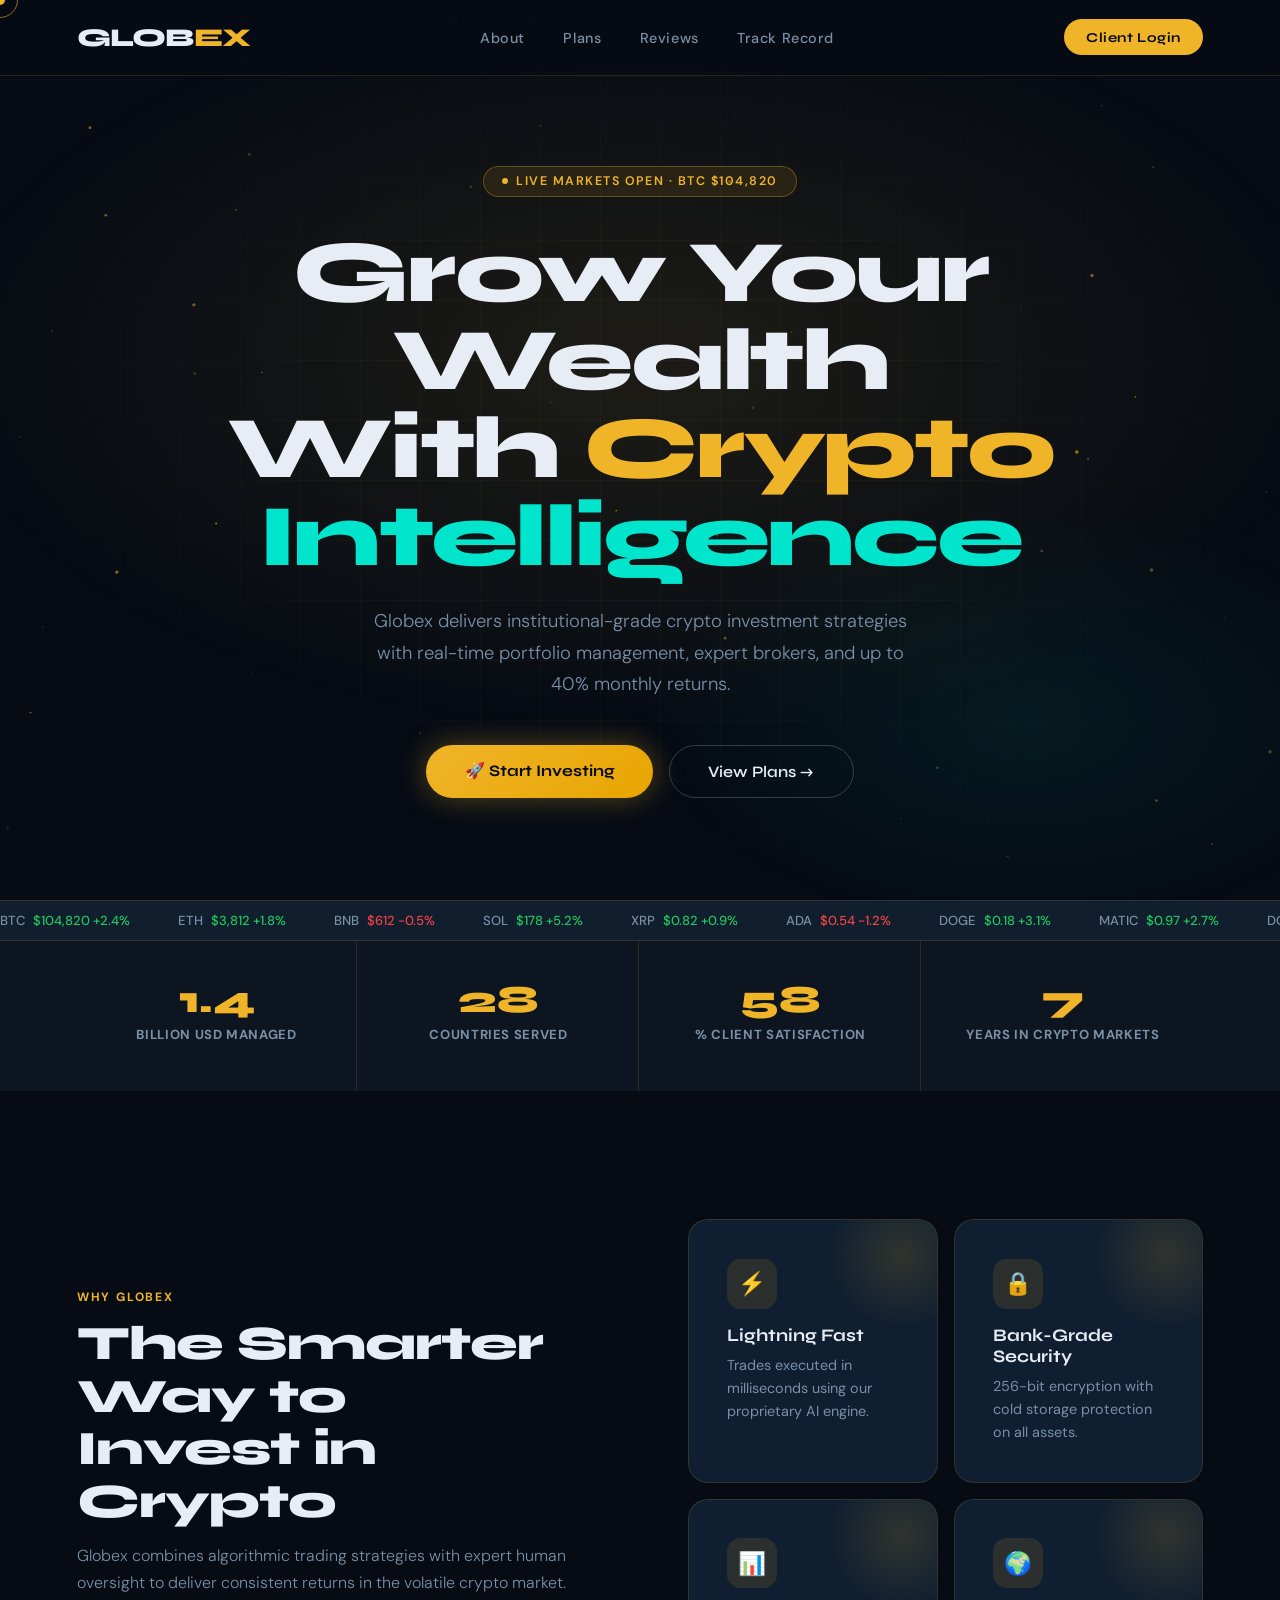
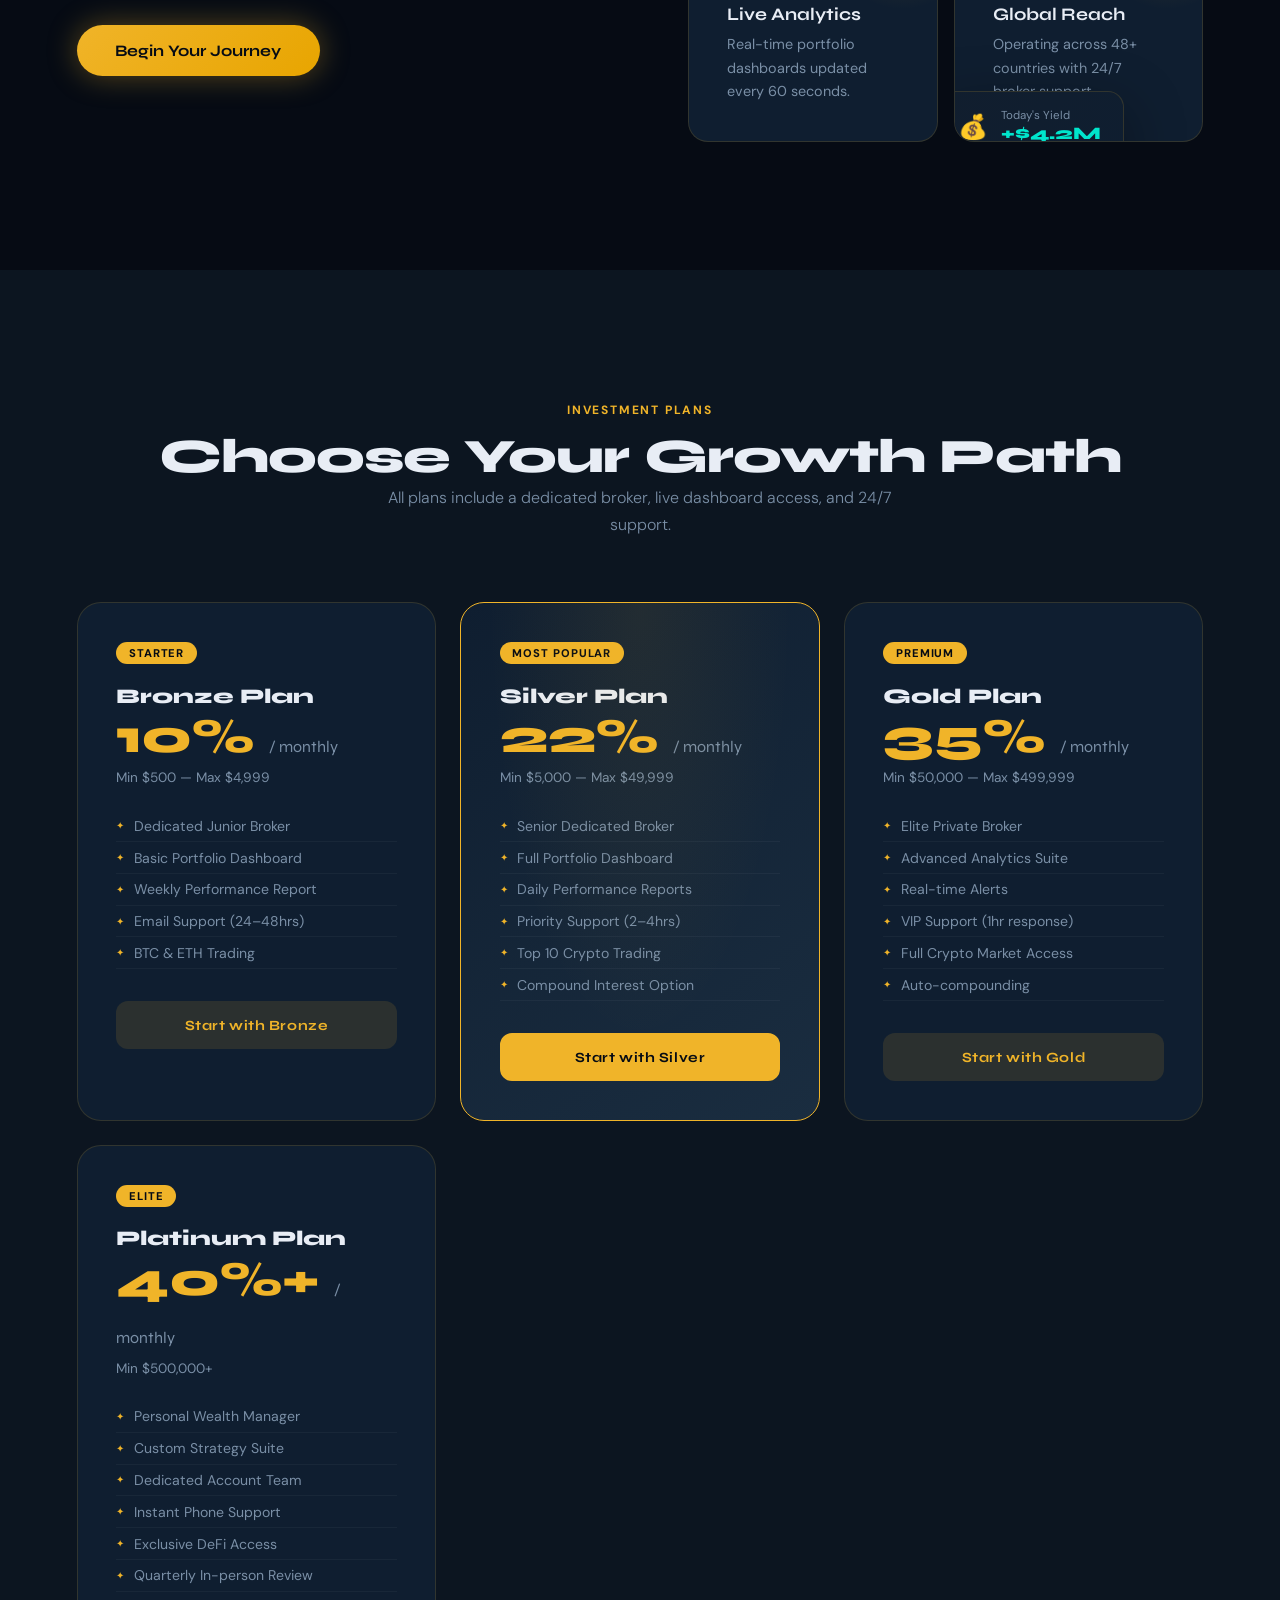
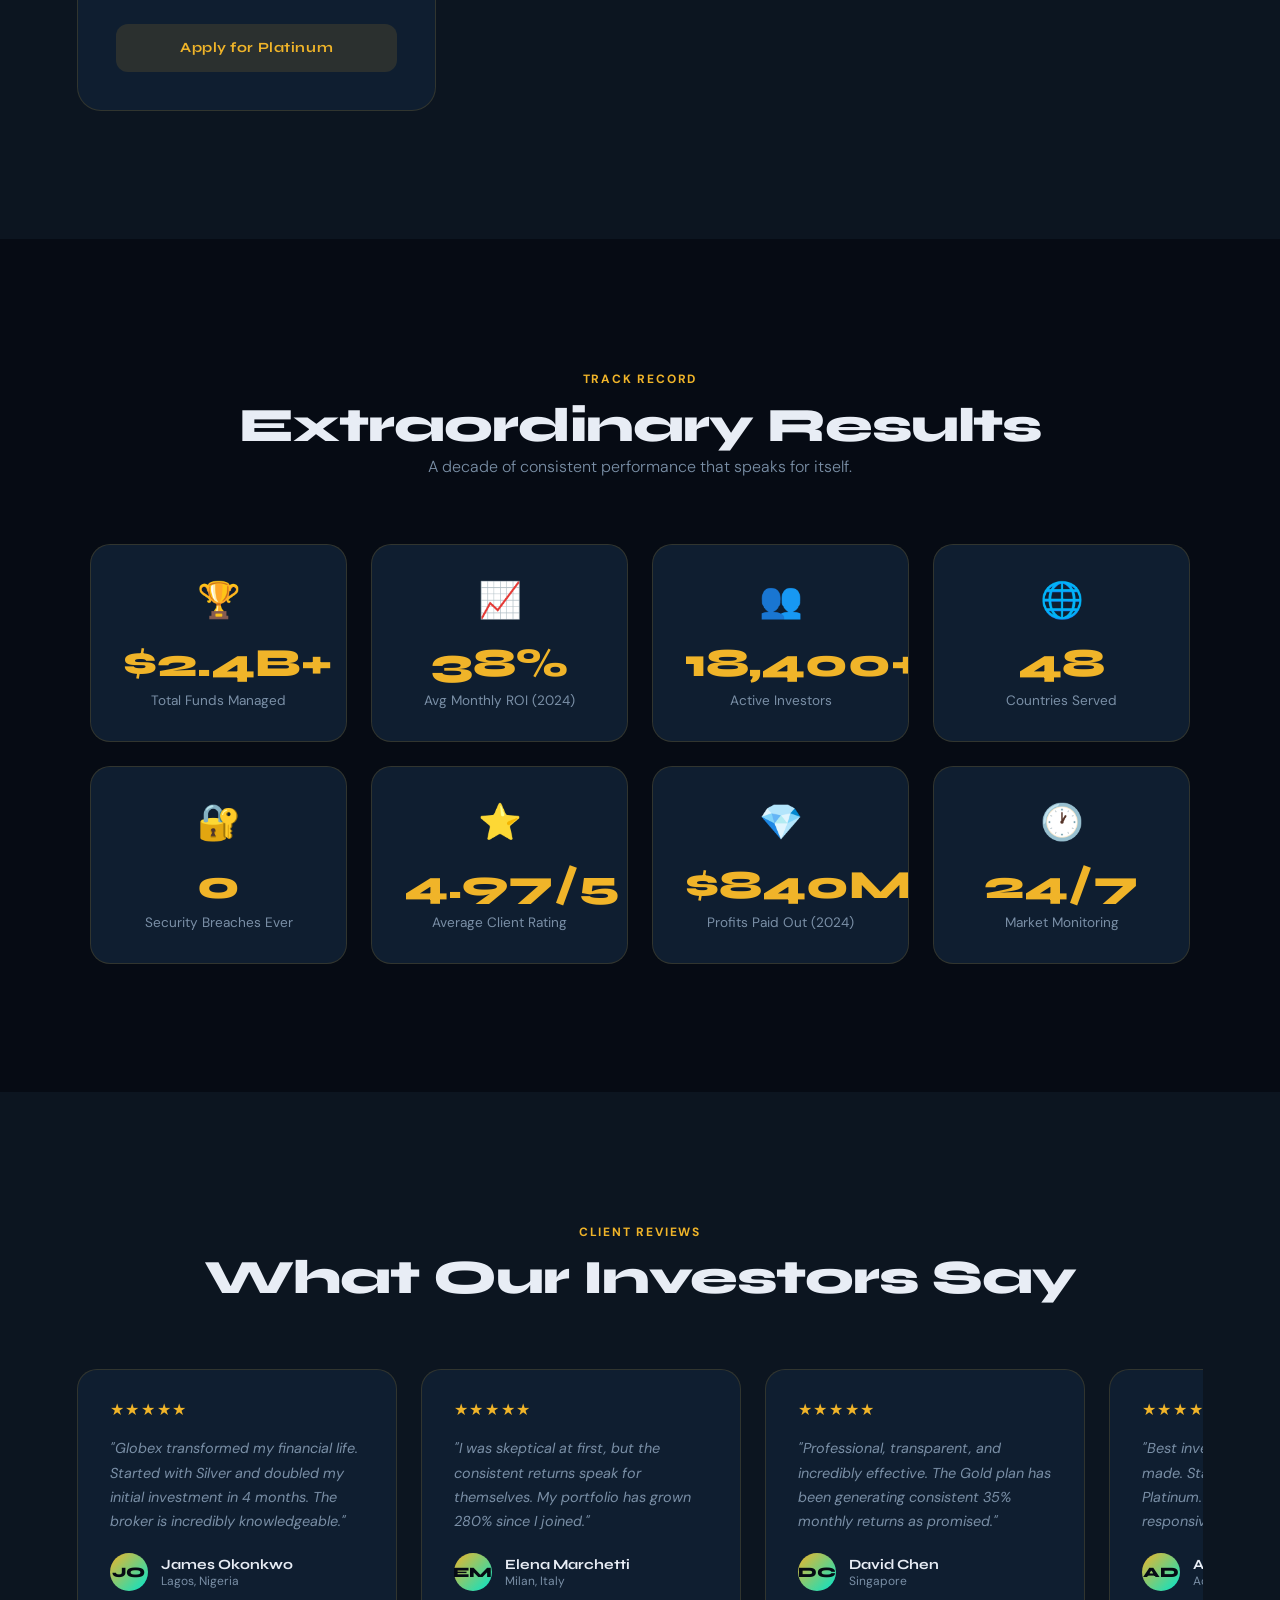
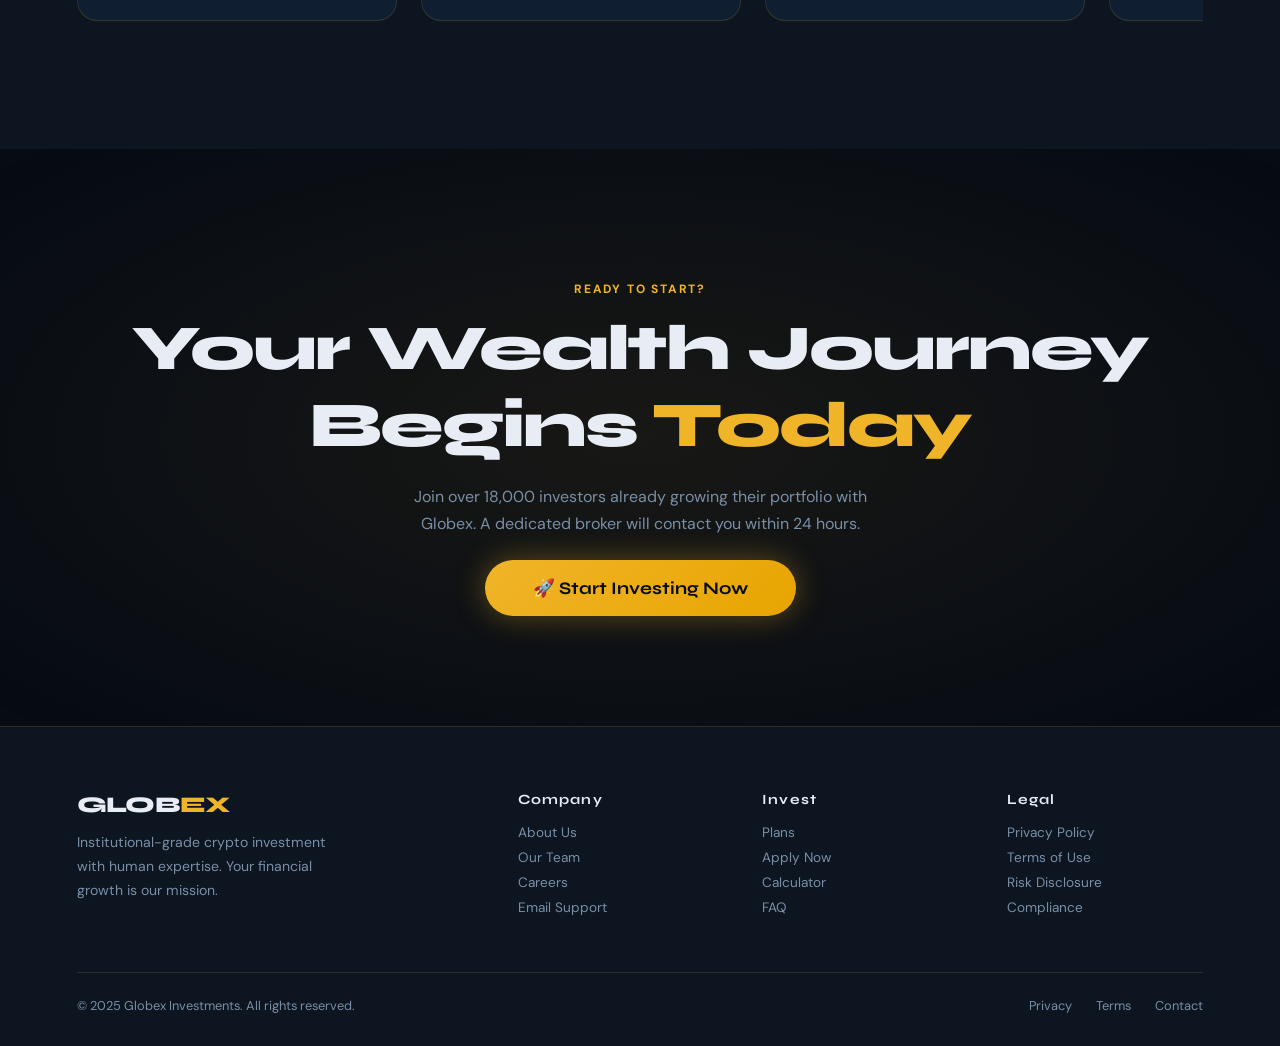
==== commit b9ace2ad: "updated dashboard and wallet system" ====
--- a/index.html
+++ b/index.html
@@ -5,16 +5,12 @@
     <meta name="viewport" content="width=device-width, initial-scale=1.0">
     <title>Globex — Premium Crypto Investment</title>
     <link href="https://fonts.googleapis.com/css2?family=Syne:wght@400;600;700;800&family=DM+Sans:ital,wght@0,300;0,400;0,500;1,300&display=swap" rel="stylesheet">
-    <!-- Link to external CSS -->
     <link rel="stylesheet" href="style.css">
 </head>
 <body>
 
-<!-- CURSOR -->
 <div class="cursor" id="cursor"></div>
 <div class="cursor-ring" id="cursorRing"></div>
-
-<!-- PARTICLES -->
 <canvas id="particles"></canvas>
 
 <!-- NAV -->
@@ -26,7 +22,7 @@
     <li><a href="#reviews">Reviews</a></li>
     <li><a href="#achievements">Track Record</a></li>
   </ul>
-  <a href="login.html" class="nav-cta" onclick="openLogin(event)">Client Login</a>
+  <a href="login.html" class="nav-cta">Client Login</a>
 </nav>
 
 <!-- HERO -->
@@ -51,22 +47,10 @@
 
 <!-- STATS -->
 <div class="stats">
-  <div class="stat-item reveal">
-    <div class="stat-num" data-count="2.4">0</div>
-    <div class="stat-label">Billion USD Managed</div>
-  </div>
-  <div class="stat-item reveal">
-    <div class="stat-num" data-count="48">0</div>
-    <div class="stat-label">Countries Served</div>
-  </div>
-  <div class="stat-item reveal">
-    <div class="stat-num" data-count="97">0</div>
-    <div class="stat-label">% Client Satisfaction</div>
-  </div>
-  <div class="stat-item reveal">
-    <div class="stat-num" data-count="12">0</div>
-    <div class="stat-label">Years in Crypto Markets</div>
-  </div>
+  <div class="stat-item reveal"><div class="stat-num" data-count="2.4">0</div><div class="stat-label">Billion USD Managed</div></div>
+  <div class="stat-item reveal"><div class="stat-num" data-count="48">0</div><div class="stat-label">Countries Served</div></div>
+  <div class="stat-item reveal"><div class="stat-num" data-count="97">0</div><div class="stat-label">% Client Satisfaction</div></div>
+  <div class="stat-item reveal"><div class="stat-num" data-count="12">0</div><div class="stat-label">Years in Crypto Markets</div></div>
 </div>
 
 <!-- ABOUT -->
@@ -76,36 +60,16 @@
     <h2 class="section-title">The Smarter Way to<br>Invest in Crypto</h2>
     <p class="section-sub">Globex combines algorithmic trading strategies with expert human oversight to deliver consistent returns in the volatile crypto market.</p>
     <br>
-    <a href="#" class="btn-primary" style="display:inline-block; margin-top:.5rem;" onclick="openApply(event)">Begin Your Journey</a>
+    <a href="#" class="btn-primary" style="display:inline-block;margin-top:.5rem;" onclick="openApply(event)">Begin Your Journey</a>
   </div>
   <div class="about-visual reveal">
     <div class="about-cards">
-      <div class="about-card">
-        <div class="about-icon">⚡</div>
-        <h3>Lightning Fast</h3>
-        <p>Trades executed in milliseconds using our proprietary AI engine.</p>
-      </div>
-      <div class="about-card">
-        <div class="about-icon">🔒</div>
-        <h3>Bank-Grade Security</h3>
-        <p>256-bit encryption with cold storage protection on all assets.</p>
-      </div>
-      <div class="about-card">
-        <div class="about-icon">📊</div>
-        <h3>Live Analytics</h3>
-        <p>Real-time portfolio dashboards updated every 60 seconds.</p>
-      </div>
+      <div class="about-card"><div class="about-icon">⚡</div><h3>Lightning Fast</h3><p>Trades executed in milliseconds using our proprietary AI engine.</p></div>
+      <div class="about-card"><div class="about-icon">🔒</div><h3>Bank-Grade Security</h3><p>256-bit encryption with cold storage protection on all assets.</p></div>
+      <div class="about-card"><div class="about-icon">📊</div><h3>Live Analytics</h3><p>Real-time portfolio dashboards updated every 60 seconds.</p></div>
       <div class="about-card" style="position:relative;">
-        <div class="about-icon">🌍</div>
-        <h3>Global Reach</h3>
-        <p>Operating across 48+ countries with 24/7 broker support.</p>
-        <div class="about-floating">
-          <div class="icon">💰</div>
-          <div>
-            <div class="label">Today's Yield</div>
-            <div class="value">+$4.2M</div>
-          </div>
-        </div>
+        <div class="about-icon">🌍</div><h3>Global Reach</h3><p>Operating across 48+ countries with 24/7 broker support.</p>
+        <div class="about-floating"><div class="icon">💰</div><div><div class="label">Today's Yield</div><div class="value">+$4.2M</div></div></div>
       </div>
     </div>
   </div>
@@ -125,11 +89,8 @@
       <div class="plan-roi">10% <span>/ monthly</span></div>
       <div class="plan-range">Min $500 — Max $4,999</div>
       <ul class="plan-features">
-        <li>Dedicated Junior Broker</li>
-        <li>Basic Portfolio Dashboard</li>
-        <li>Weekly Performance Report</li>
-        <li>Email Support (24–48hrs)</li>
-        <li>BTC & ETH Trading</li>
+        <li>Dedicated Junior Broker</li><li>Basic Portfolio Dashboard</li>
+        <li>Weekly Performance Report</li><li>Email Support (24–48hrs)</li><li>BTC & ETH Trading</li>
       </ul>
       <a href="#" class="plan-btn" onclick="openApply(event)">Start with Bronze</a>
     </div>
@@ -139,12 +100,9 @@
       <div class="plan-roi">22% <span>/ monthly</span></div>
       <div class="plan-range">Min $5,000 — Max $49,999</div>
       <ul class="plan-features">
-        <li>Senior Dedicated Broker</li>
-        <li>Full Portfolio Dashboard</li>
-        <li>Daily Performance Reports</li>
-        <li>Priority Support (2–4hrs)</li>
-        <li>Top 10 Crypto Trading</li>
-        <li>Compound Interest Option</li>
+        <li>Senior Dedicated Broker</li><li>Full Portfolio Dashboard</li>
+        <li>Daily Performance Reports</li><li>Priority Support (2–4hrs)</li>
+        <li>Top 10 Crypto Trading</li><li>Compound Interest Option</li>
       </ul>
       <a href="#" class="plan-btn" onclick="openApply(event)">Start with Silver</a>
     </div>
@@ -154,12 +112,9 @@
       <div class="plan-roi">35% <span>/ monthly</span></div>
       <div class="plan-range">Min $50,000 — Max $499,999</div>
       <ul class="plan-features">
-        <li>Elite Private Broker</li>
-        <li>Advanced Analytics Suite</li>
-        <li>Real-time Alerts</li>
-        <li>VIP Support (1hr response)</li>
-        <li>Full Crypto Market Access</li>
-        <li>Auto-compounding</li>
+        <li>Elite Private Broker</li><li>Advanced Analytics Suite</li>
+        <li>Real-time Alerts</li><li>VIP Support (1hr response)</li>
+        <li>Full Crypto Market Access</li><li>Auto-compounding</li>
       </ul>
       <a href="#" class="plan-btn" onclick="openApply(event)">Start with Gold</a>
     </div>
@@ -169,12 +124,9 @@
       <div class="plan-roi">40%+ <span>/ monthly</span></div>
       <div class="plan-range">Min $500,000+</div>
       <ul class="plan-features">
-        <li>Personal Wealth Manager</li>
-        <li>Custom Strategy Suite</li>
-        <li>Dedicated Account Team</li>
-        <li>Instant Phone Support</li>
-        <li>Exclusive DeFi Access</li>
-        <li>Quarterly In-person Review</li>
+        <li>Personal Wealth Manager</li><li>Custom Strategy Suite</li>
+        <li>Dedicated Account Team</li><li>Instant Phone Support</li>
+        <li>Exclusive DeFi Access</li><li>Quarterly In-person Review</li>
       </ul>
       <a href="#" class="plan-btn" onclick="openApply(event)">Apply for Platinum</a>
     </div>
@@ -220,7 +172,7 @@
     <span class="section-tag">Ready to Start?</span>
     <h2>Your Wealth Journey<br>Begins <span style="color:var(--gold)">Today</span></h2>
     <p>Join over 18,000 investors already growing their portfolio with Globex. A dedicated broker will contact you within 24 hours.</p>
-    <a href="#" class="btn-primary" style="font-size:1.1rem; padding:1.1rem 3rem;" onclick="openApply(event)">🚀 Start Investing Now</a>
+    <a href="#" class="btn-primary" style="font-size:1.1rem;padding:1.1rem 3rem;" onclick="openApply(event)">🚀 Start Investing Now</a>
   </div>
 </section>
 
@@ -233,33 +185,24 @@
     </div>
     <div class="footer-col">
       <h4>Company</h4>
-      <a href="#">About Us</a>
-      <a href="#">Our Team</a>
-      <a href="#">Careers</a>
+      <a href="#">About Us</a><a href="#">Our Team</a><a href="#">Careers</a>
       <a href="mailto:support@globex.com">Email Support</a>
     </div>
     <div class="footer-col">
       <h4>Invest</h4>
-      <a href="#">Plans</a>
+      <a href="#plans">Plans</a>
       <a href="#" onclick="openApply(event)">Apply Now</a>
-      <a href="#">Calculator</a>
-      <a href="#">FAQ</a>
+      <a href="#">Calculator</a><a href="#">FAQ</a>
     </div>
     <div class="footer-col">
       <h4>Legal</h4>
-      <a href="#">Privacy Policy</a>
-      <a href="#">Terms of Use</a>
-      <a href="#">Risk Disclosure</a>
-      <a href="#">Compliance</a>
+      <a href="#">Privacy Policy</a><a href="#">Terms of Use</a>
+      <a href="#">Risk Disclosure</a><a href="#">Compliance</a>
     </div>
   </div>
   <div class="footer-bottom">
     <div class="footer-copy">© 2025 Globex Investments. All rights reserved.</div>
-    <div class="footer-legal">
-      <a href="#">Privacy</a>
-      <a href="#">Terms</a>
-      <a href="#">Contact</a>
-    </div>
+    <div class="footer-legal"><a href="#">Privacy</a><a href="#">Terms</a><a href="#">Contact</a></div>
   </div>
 </footer>
 
@@ -269,35 +212,21 @@
     <button class="modal-close" onclick="closeModal('applyModal')">✕</button>
     <div id="applyForm">
       <h2>Start Investing</h2>
-      <p class="sub">Fill in your details below. A Globex broker will contact you within 24 hours to set up your account.</p>
+      <p class="sub">Fill in your details below. A Globex broker will contact you within 24 hours.</p>
       <div class="form-grid">
-        <div class="form-group">
-          <label>First Name</label>
-          <input type="text" placeholder="John" id="fname">
-        </div>
-        <div class="form-group">
-          <label>Last Name</label>
-          <input type="text" placeholder="Smith" id="lname">
-        </div>
-      </div>
-      <div class="form-group">
-        <label>Email Address</label>
-        <input type="email" placeholder="john@example.com" id="email">
-      </div>
-      <div class="form-group">
-        <label>Phone Number</label>
-        <input type="tel" placeholder="+1 (555) 000-0000" id="phone">
-      </div>
+        <div class="form-group"><label>First Name</label><input type="text" placeholder="John" id="fname"></div>
+        <div class="form-group"><label>Last Name</label><input type="text" placeholder="Smith" id="lname"></div>
+      </div>
+      <div class="form-group"><label>Email Address</label><input type="email" placeholder="john@example.com" id="email"></div>
+      <div class="form-group"><label>Phone Number</label><input type="tel" placeholder="+1 (555) 000-0000" id="phone"></div>
       <div class="form-group">
         <label>Country</label>
         <select id="country">
           <option value="">Select your country</option>
-          <option>United States</option><option>United Kingdom</option>
-          <option>Canada</option><option>Australia</option>
-          <option>Germany</option><option>France</option>
-          <option>UAE</option><option>Singapore</option>
-          <option>South Africa</option><option>Nigeria</option>
-          <option>Other</option>
+          <option>United States</option><option>United Kingdom</option><option>Canada</option>
+          <option>Australia</option><option>Germany</option><option>France</option>
+          <option>UAE</option><option>Singapore</option><option>South Africa</option>
+          <option>Nigeria</option><option>Other</option>
         </select>
       </div>
       <div class="form-group">
@@ -310,218 +239,21 @@
           <option>Platinum — 40%+ Monthly ($500,000+)</option>
         </select>
       </div>
-      <div class="form-group">
-  <label>Starting Deposit ($)</label>
-  <input type="text" id="deposit" placeholder="e.g. 5,000" class="form-control">
-</div>
+      <div class="form-group"><label>Starting Deposit ($)</label><input type="text" id="deposit" placeholder="e.g. 5,000"></div>
       <div class="form-group">
         <label>How did you hear about us?</label>
-        <select>
-          <option>Social Media</option><option>Referral</option>
-          <option>Search Engine</option><option>Advertisement</option><option>Other</option>
-        </select>
+        <select><option>Social Media</option><option>Referral</option><option>Search Engine</option><option>Advertisement</option><option>Other</option></select>
       </div>
       <button class="btn-submit" onclick="submitApplication()">Submit Application →</button>
     </div>
     <div class="success-msg" id="applySuccess">
       <div class="icon">🎉</div>
       <h3>Application Received!</h3>
-      <p>Thank you for choosing Globex. A dedicated broker will contact you within <strong style="color:var(--gold)">24 hours</strong> to guide you through account setup.</p>
+      <p>Thank you for choosing Globex. A dedicated broker will contact you within <strong style="color:var(--gold)">24 hours</strong>.</p>
     </div>
   </div>
 </div>
 
-<!-- LOGIN MODAL -->
-<div class="modal-overlay" id="loginModal">
-  <div class="modal" style="max-width:420px;">
-    <button class="modal-close" onclick="closeModal('loginModal')">✕</button>
-    <h2>Client Login</h2>
-    <p class="sub">Access your Globex investment dashboard.</p>
-    <div class="login-error" id="loginError">❌ Invalid credentials. Please contact support.</div>
-    <div class="form-group">
-      <label>Username</label>
-      <input type="text" placeholder="your_username" id="loginUser">
-    </div>
-    <div class="form-group">
-      <label>Password</label>
-      <input type="password" placeholder="••••••••••" id="loginPass">
-    </div>
-    <button class="btn-submit" onclick="doLogin()">Login to Dashboard →</button>
-  </div>
-</div>
-
-<!-- DASHBOARD OVERLAY -->
-<div class="dashboard-overlay" id="dashboard">
-  <nav class="dash-nav">
-    <div class="logo">GLOB<span>EX</span></div>
-    <div class="dash-user">
-      <div class="dash-avatar" id="dashAvatar">JD</div>
-      <div class="mobile-hide">
-        <div class="dash-username" id="dashName">John Doe</div>
-        <div class="dash-role" id="dashPlan">Gold Plan Investor</div>
-      </div>
-    </div>
-    <button class="btn-logout" onclick="doLogout()">Logout</button>
-  </nav>
-
-  <div class="dash-body">
-    <div class="dash-header">
-        <div>
-            <h2 id="welcomeUser" style="font-family: 'Syne', sans-serif;">Welcome Back, Investor</h2>
-            <p class="muted">Account Status: <span class="gold" style="font-weight: 700; font-size: 0.8rem;">● VERIFIED GOLD</span></p>
-        </div>
-        <div class="dash-main-actions">
-            <!-- We will move these to the new Quick Actions grid below for a better look -->
-        </div>
-    </div>
-
-    <!-- NEW PREMIUM PORTFOLIO CARD -->
-    <div class="main-portfolio-card">
-        <div class="card-chip"></div>
-        <div class="card-content">
-            <p class="dash-card-label">Total Portfolio Value</p>
-            <h2 class="dash-card-value gold" id="dashPortfolio">$0.00</h2>
-            <div class="card-stats">
-                <span class="status-badge status-active">↑ +12.5% Profit</span>
-                <span style="font-size: 0.75rem; opacity: 0.5; margin-left: 10px; letter-spacing: 1px;">ACC: GBX-9928-110</span>
-            </div>
-        </div>
-        <div class="card-vector"></div>
-    </div>
-
-    <!-- NEW QUICK ACTION DOCK -->
-    <div class="quick-actions-grid">
-        <button class="action-btn" onclick="toggleDashSection('deposit')">
-            <div class="icon-circle">📥</div>
-            <span>Deposit</span>
-        </button>
-        <button class="action-btn" onclick="toggleDashSection('withdraw')">
-            <div class="icon-circle">📤</div>
-            <span>Withdraw</span>
-        </button>
-        <button class="action-btn" onclick="window.location.href='mailto:support@globex.com'">
-            <div class="icon-circle">🎧</div>
-            <span>Support</span>
-        </button>
-    </div>
-
-    <div class="dash-cards">
-        <div class="dash-card small-card">
-            <div class="label">Total Profits (P/L)</div>
-            <div class="value teal" id="dashProfit" style="font-size: 1.5rem;">$0.00</div>
-        </div>
-        <div class="dash-card small-card">
-            <div class="label">Asset Allocation</div>
-            <div class="allocation-bar">
-                <div class="bar-fill" style="width: 70%; background: var(--gold);"></div>
-                <div class="bar-fill" style="width: 20%; background: var(--teal);"></div>
-                <div class="bar-fill" style="width: 10%; background: #fff;"></div>
-            </div>
-            <div class="label" style="font-size: 0.6rem; margin-top: 5px;">BTC 70% | ETH 20% | USDT 10%</div>
-        </div>
-    </div>
-
-    <!-- DEPOSIT SECTION -->
-    <div id="depositSection" class="dash-section" style="display:none;">
-      <div class="dash-card featured-card">
-        <div class="section-flex">
-          <h3>Add Funds</h3>
-          <button class="close-btn" onclick="toggleDashSection('none')">✕</button>
-        </div>
-        
-        <div class="deposit-toggle">
-          <button id="tabCrypto" class="active" onclick="showDepositMethod('crypto')">Crypto</button>
-          <button id="tabBroker" onclick="showDepositMethod('broker')">Broker</button>
-        </div>
-
-        <div id="cryptoPayment">
-          <select id="cryptoSelect" onchange="updateCryptoDetails()" class="dash-input">
-            <option value="btc">Bitcoin (BTC)</option>
-            <option value="eth">Ethereum (ETH)</option>
-            <option value="usdt">USDT (TRC20)</option>
-          </select>
-          <div class="qr-display" style="text-align: center; background: rgba(15, 23, 42, 0.5); padding: 25px; border-radius: 15px; border: 1px solid rgba(255,215,0,0.1);">
-    <h4 id="assetLabel" class="gold" style="margin-bottom: 15px; text-transform: uppercase; letter-spacing: 1px;">Bitcoin Address</h4>
-    
-    <!-- This image updates automatically -->
-    <img id="qrCode" src="https://api.qrserver.com/v1/create-qr-code/?size=200x200&data=1D7X9Q3QcEWVE1daYvFpcRmy7EZTsUoTXH" 
-         alt="Scan QR" 
-         style="border: 8px solid #fff; border-radius: 12px; margin-bottom: 20px; box-shadow: 0 10px 20px rgba(0,0,0,0.3);">
-    
-    <div style="display: flex; gap: 10px; background: #000; padding: 5px; border-radius: 8px; border: 1px solid #333;">
-      <input type="text" id="walletAddr" readonly value="1D7X9Q3QcEWVE1daYvFpcRmy7EZTsUoTXH" 
-             style="flex: 1; background: transparent; border: none; color: #fff; padding: 10px; font-family: monospace; font-size: 0.85rem;">
-      <button onclick="copyToClipboard(event)" class="btn-primary" style="white-space: nowrap;">Copy</button>
-    </div>
-</div>
-
-          <button class="btn-confirm-pay" onclick="confirmPayment()">I Have Made Payment →</button>
-        </div>
-
-        <div id="brokerPayment" style="display:none;">
-           <a href="https://wa.me/234XXXXXXXXXX" class="whatsapp-btn">
-             <img src="https://upload.wikimedia.org/wikipedia/commons/6/6b/WhatsApp.svg" width="20"> Message Broker on WhatsApp
-           </a>
-        </div>
-      </div>
-    </div>
-
-    <!-- WITHDRAW SECTION -->
-    <div id="withdrawSection" class="dash-section" style="display:none;">
-      <div class="dash-card">
-        <div class="section-flex">
-          <h3>Withdraw Funds</h3>
-          <button class="close-btn" onclick="toggleDashSection('none')">✕</button>
-        </div>
-        <div class="form-group">
-          <label>Select Coin</label>
-          <select id="withdrawCoin" class="dash-input">
-            <option>Bitcoin (BTC)</option>
-            <option>Ethereum (ETH)</option>
-            <option>USDT (TRC20)</option>
-          </select>
-        </div>
-        <div class="form-group">
-          <label>Amount ($)</label>
-          <input type="number" id="withdrawAmount" placeholder="Min $100">
-        </div>
-        <div class="form-group">
-          <label>Destination Wallet Address</label>
-          <input type="text" id="withdrawAddr" placeholder="Paste address here">
-        </div>
-        <button class="btn-submit" onclick="processWithdrawal()">Process Withdrawal</button>
-      </div>
-    </div>
-
-    <!-- TRANSACTIONS -->
-<div class="table-container">
-  <table class="dash-table">
-    <thead>
-        <tr>
-            <th>Date</th>
-            <th>Type</th>
-            <th>Amount</th>
-            <th>Status</th> <!-- Ensure this is here -->
-        </tr>
-    </thead>
-    <tbody id="dashTbody"></tbody>
-  </table>
-</div>
-
-  </div>
-</div>
-
-<!-- WITHDRAWAL SUCCESS POPUP -->
-<div class="modal-overlay" id="withdrawPopup">
-  <div class="modal withdrawal-popup">
-    <div class="check-icon">✓</div>
-    <h2>Request Submitted</h2>
-    <p>Your withdrawal is being processed. You will receive a confirmation email within 24 hours once verified by the blockchain.</p>
-    <button class="btn-submit" onclick="closeModal('withdrawPopup')">Understood</button>
-  </div>
-</div>
-
-<!-- Link to external JS -->
 <script src="script.js"></script>
 </body>
 </html>
--- a/style.css
+++ b/style.css
@@ -1,3 +1,256 @@
+:root {
+  --gold: #F0B429;
+  --gold2: #FFD166;
+  --teal: #00E5CC;
+  --dark: #060B14;
+  --dark2: #0C1520;
+  --dark3: #111E2E;
+  --card: #0F1E30;
+  --border: rgba(240,180,41,0.15);
+  --text: #E8EDF5;
+  --muted: #7A8FA6;
+}
+*, *::before, *::after { box-sizing: border-box; margin: 0; padding: 0; }
+html { scroll-behavior: smooth; }
+body {
+  background: var(--dark);
+  color: var(--text);
+  font-family: 'DM Sans', sans-serif;
+  min-height: 100vh;
+  overflow-x: hidden;
+  cursor: none;
+}
+
+/* CURSOR */
+.cursor { position: fixed; width: 10px; height: 10px; background: var(--gold); border-radius: 50%; pointer-events: none; z-index: 9999; transform: translate(-50%,-50%); transition: transform .1s; }
+.cursor-ring { position: fixed; width: 36px; height: 36px; border: 1.5px solid var(--gold); border-radius: 50%; pointer-events: none; z-index: 9998; transform: translate(-50%,-50%); transition: all .18s ease; opacity: .6; }
+
+/* PARTICLES */
+#particles { position: fixed; inset: 0; pointer-events: none; z-index: 0; }
+
+/* DASH NAV */
+.dash-nav {
+  position: sticky; top: 0; z-index: 200;
+  display: flex; align-items: center; justify-content: space-between;
+  padding: 1rem 4vw;
+  background: rgba(12, 21, 32, 0.92);
+  backdrop-filter: blur(20px);
+  border-bottom: 1px solid var(--border);
+}
+.logo { font-family: 'Syne', sans-serif; font-weight: 800; font-size: 1.5rem; letter-spacing: -.03em; color: var(--text); text-decoration: none; }
+.logo span { color: var(--gold); }
+.dash-user { display: flex; align-items: center; gap: .8rem; }
+.dash-avatar {
+  width: 40px; height: 40px; border-radius: 50%;
+  background: linear-gradient(135deg, var(--gold), var(--teal));
+  display: flex; align-items: center; justify-content: center;
+  font-family: 'Syne', sans-serif; font-weight: 800; font-size: .9rem; color: var(--dark);
+  flex-shrink: 0;
+}
+.dash-username { font-family: 'Syne', sans-serif; font-weight: 700; font-size: .95rem; }
+.dash-role { color: var(--muted); font-size: .72rem; margin-top: .1rem; }
+.nav-right { display: flex; align-items: center; gap: 1rem; }
+.btn-logout {
+  background: rgba(239,68,68,0.10); border: 1px solid rgba(239,68,68,0.25);
+  color: #FC8181; font-family: 'Syne', sans-serif; font-weight: 700; font-size: .78rem;
+  padding: .45rem 1.1rem; border-radius: 8px; cursor: pointer; transition: all .2s;
+  letter-spacing: .05em;
+}
+.btn-logout:hover { background: rgba(239,68,68,0.22); transform: translateY(-1px); }
+
+/* BODY */
+.dash-body { padding: 2.5rem 4vw 5rem; max-width: 1300px; margin: 0 auto; position: relative; z-index: 1; }
+
+/* WELCOME */
+.dash-welcome { margin-bottom: 2.2rem; animation: fadeUp .6s .1s both; }
+.dash-welcome h2 { font-family: 'Syne', sans-serif; font-weight: 800; font-size: 1.9rem; }
+.dash-welcome .muted { color: var(--muted); font-size: .88rem; margin-top: .35rem; }
+.verified-badge { display: inline-flex; align-items: center; gap: .4rem; background: rgba(34,197,94,0.1); border: 1px solid rgba(34,197,94,0.25); color: #22C55E; font-size: .72rem; font-weight: 700; padding: .2rem .7rem; border-radius: 50px; letter-spacing: .06em; vertical-align: middle; margin-left: .6rem; }
+
+/* PORTFOLIO CARD */
+.portfolio-card {
+  background: linear-gradient(135deg, #0f172a 0%, #060b14 50%, #0a1628 100%);
+  border: 1px solid rgba(240,180,41,0.25);
+  border-radius: 24px; padding: 2.2rem 2.5rem;
+  position: relative; overflow: hidden;
+  margin-bottom: 1.8rem;
+  box-shadow: 0 25px 50px rgba(0,0,0,0.45), inset 0 1px 0 rgba(240,180,41,0.08);
+  animation: fadeUp .6s .15s both;
+}
+.portfolio-card::before {
+  content: ''; position: absolute; top: -40%; right: -10%;
+  width: 320px; height: 320px;
+  background: radial-gradient(circle, rgba(240,180,41,0.09), transparent 70%);
+  pointer-events: none;
+}
+.portfolio-card::after {
+  content: ''; position: absolute; bottom: -30%; left: -5%;
+  width: 220px; height: 220px;
+  background: radial-gradient(circle, rgba(0,229,204,0.06), transparent 70%);
+  pointer-events: none;
+}
+.card-chip { width: 46px; height: 32px; background: linear-gradient(135deg, var(--gold), #b0871d); border-radius: 6px; margin-bottom: 1.4rem; }
+.port-label { color: rgba(255,255,255,0.5); font-size: .7rem; font-weight: 700; letter-spacing: .14em; text-transform: uppercase; margin-bottom: .4rem; }
+.port-value { font-family: 'Syne', sans-serif; font-weight: 800; font-size: clamp(2rem, 5vw, 3rem); color: var(--gold); letter-spacing: -.02em; line-height: 1; margin-bottom: 1rem; }
+.port-meta { display: flex; align-items: center; gap: 1.2rem; flex-wrap: wrap; }
+.port-acc { font-size: .75rem; color: rgba(255,255,255,0.35); letter-spacing: .08em; font-family: 'DM Sans', monospace; }
+.status-badge { display: inline-flex; align-items: center; gap: .3rem; font-size: .72rem; font-weight: 700; padding: .25rem .75rem; border-radius: 50px; letter-spacing: .05em; }
+.status-active { background: rgba(34,197,94,0.12); color: #22C55E; border: 1px solid rgba(34,197,94,0.25); }
+.status-pending { background: rgba(240,180,41,0.12); color: var(--gold); border: 1px solid rgba(240,180,41,0.25); }
+.status-completed { background: rgba(122,143,166,0.12); color: var(--muted); border: 1px solid rgba(122,143,166,0.2); }
+
+/* STAT ROW */
+.stat-row { display: grid; grid-template-columns: repeat(auto-fit, minmax(180px,1fr)); gap: 1rem; margin-bottom: 1.8rem; animation: fadeUp .6s .2s both; }
+.stat-card {
+  background: var(--card); border: 1px solid var(--border);
+  border-radius: 18px; padding: 1.4rem 1.6rem;
+  transition: all .28s; position: relative; overflow: hidden;
+}
+.stat-card:hover { transform: translateY(-4px); border-color: rgba(240,180,41,0.3); }
+.stat-card::after { content:''; position:absolute; bottom:0; left:0; right:0; height:2px; background:linear-gradient(90deg,var(--gold),var(--teal)); transform:scaleX(0); transition:transform .35s; transform-origin:left; }
+.stat-card:hover::after { transform: scaleX(1); }
+.stat-label { color: var(--muted); font-size: .72rem; font-weight: 700; letter-spacing: .09em; text-transform: uppercase; margin-bottom: .5rem; }
+.stat-value { font-family: 'Syne', sans-serif; font-weight: 800; font-size: 1.5rem; }
+.stat-value.gold { color: var(--gold); }
+.stat-value.teal { color: var(--teal); }
+.stat-value.green { color: #22C55E; }
+.stat-value.red { color: #F87171; }
+.stat-sub { color: var(--muted); font-size: .72rem; margin-top: .25rem; }
+
+/* QUICK ACTIONS */
+.quick-actions { display: grid; grid-template-columns: repeat(3,1fr); gap: 1rem; margin-bottom: 1.8rem; animation: fadeUp .6s .25s both; }
+.action-btn {
+  background: rgba(255,255,255,0.03);
+  border: 1px solid rgba(255,255,255,0.08);
+  border-radius: 18px; padding: 1.4rem 1rem;
+  display: flex; flex-direction: column; align-items: center; gap: .8rem;
+  cursor: pointer; transition: all .25s;
+}
+.action-btn:hover { background: rgba(240,180,41,0.06); border-color: var(--gold); transform: translateY(-4px); }
+.icon-circle {
+  width: 48px; height: 48px; background: rgba(255,255,255,0.05); border-radius: 50%;
+  display: flex; align-items: center; justify-content: center; font-size: 1.3rem;
+}
+.action-btn span { font-size: .78rem; font-weight: 600; color: var(--text); opacity: .8; }
+
+/* SECTION PANELS */
+.section-panel {
+  background: var(--card); border: 1px solid var(--border);
+  border-radius: 20px; padding: 1.8rem 2rem;
+  margin-bottom: 1.8rem;
+  animation: slideDown .35s ease;
+}
+@keyframes slideDown { from { opacity:0; transform:translateY(-12px); } to { opacity:1; transform:translateY(0); } }
+.section-header { display: flex; justify-content: space-between; align-items: center; margin-bottom: 1.5rem; }
+.section-header h3 { font-family: 'Syne', sans-serif; font-weight: 800; font-size: 1.1rem; }
+.close-btn { background: rgba(255,255,255,0.05); border: 1px solid rgba(255,255,255,0.08); color: var(--muted); width: 30px; height: 30px; border-radius: 50%; cursor: pointer; font-size: 1rem; display:flex; align-items:center; justify-content:center; transition: all .2s; }
+.close-btn:hover { background: rgba(239,68,68,0.15); color: #FC8181; }
+
+/* DEPOSIT TOGGLE */
+.deposit-toggle { display: flex; background: var(--dark3); padding: .35rem; border-radius: 12px; margin-bottom: 1.8rem; border: 1px solid var(--border); }
+.deposit-toggle button { flex: 1; padding: .75rem; border: none; background: none; color: var(--muted); border-radius: 8px; cursor: pointer; font-family: 'Syne', sans-serif; font-weight: 700; font-size: .88rem; transition: all .25s; }
+.deposit-toggle button.active { background: var(--gold); color: var(--dark); }
+
+/* FORM ELEMENTS */
+.form-group { margin-bottom: 1.2rem; }
+.form-group label { display: block; font-size: .75rem; font-weight: 700; color: var(--muted); letter-spacing: .09em; text-transform: uppercase; margin-bottom: .5rem; }
+.dash-input, .form-group input, .form-group select {
+  width: 100%; background: rgba(255,255,255,0.04); border: 1px solid var(--border);
+  border-radius: 10px; padding: .85rem 1rem; color: var(--text);
+  font-family: 'DM Sans', sans-serif; font-size: .92rem;
+  transition: border-color .2s; outline: none;
+}
+.dash-input:focus, .form-group input:focus, .form-group select:focus { border-color: var(--gold); }
+.form-group select option { background: var(--dark2); }
+
+/* QR BLOCK */
+.qr-block { text-align: center; background: rgba(0,0,0,0.25); padding: 2rem; border-radius: 16px; border: 1px solid rgba(240,180,41,0.1); margin-bottom: 1rem; }
+.qr-block h4 { color: var(--gold); text-transform: uppercase; letter-spacing: .1em; font-size: .85rem; margin-bottom: 1.2rem; }
+.qr-block img { border: 7px solid #fff; border-radius: 12px; margin-bottom: 1.4rem; display: block; margin-left: auto; margin-right: auto; }
+.addr-row { display: flex; gap: .5rem; background: #000; padding: .3rem; border-radius: 8px; border: 1px solid #333; }
+.addr-row input { flex: 1; background: transparent; border: none; color: #fff; padding: .6rem .8rem; font-family: monospace; font-size: .8rem; outline: none; }
+.addr-row button { background: var(--gold); border: none; color: var(--dark); padding: .5rem 1.1rem; border-radius: 6px; font-weight: 700; cursor: pointer; font-size: .82rem; white-space: nowrap; }
+
+/* BUTTONS */
+.btn-confirm {
+  width: 100%; background: var(--teal); color: var(--dark);
+  border: none; border-radius: 12px; padding: 1rem;
+  font-family: 'Syne', sans-serif; font-weight: 800; font-size: .95rem;
+  cursor: pointer; margin-top: 1rem; transition: all .25s;
+}
+.btn-confirm:hover { transform: translateY(-2px); box-shadow: 0 10px 30px rgba(0,229,204,0.3); }
+.btn-submit-full {
+  width: 100%; background: linear-gradient(135deg, var(--gold), #E8A500);
+  color: var(--dark); font-family: 'Syne', sans-serif; font-weight: 800;
+  font-size: 1rem; padding: 1rem; border-radius: 12px; border: none;
+  cursor: pointer; transition: all .25s; margin-top: .5rem;
+}
+.btn-submit-full:hover { transform: translateY(-2px); box-shadow: 0 12px 35px rgba(240,180,41,0.35); }
+
+.whatsapp-btn {
+  display: flex; align-items: center; justify-content: center; gap: .7rem;
+  background: #25D366; color: #fff; padding: 1rem 1.5rem;
+  border-radius: 12px; text-decoration: none; font-weight: 700;
+  font-family: 'Syne', sans-serif; margin-top: 1.5rem; transition: all .25s;
+}
+.whatsapp-btn:hover { background: #1ebe59; transform: translateY(-2px); }
+
+/* TRANSACTIONS TABLE */
+.table-wrap {
+  background: var(--card); border: 1px solid var(--border);
+  border-radius: 20px; overflow: hidden; margin-top: .5rem;
+  animation: fadeUp .6s .4s both;
+}
+.table-title { padding: 1.4rem 1.8rem; border-bottom: 1px solid var(--border); font-family: 'Syne', sans-serif; font-weight: 800; font-size: 1rem; display: flex; align-items: center; justify-content: space-between; }
+.table-title .count { font-size: .75rem; color: var(--muted); font-weight: 400; font-family: 'DM Sans', sans-serif; }
+.dash-table { width: 100%; border-collapse: collapse; font-size: .88rem; }
+.dash-table th { color: var(--muted); font-weight: 700; font-size: .72rem; letter-spacing: .09em; text-transform: uppercase; padding: .8rem 1.8rem; text-align: left; border-bottom: 1px solid var(--border); background: rgba(255,255,255,0.01); }
+.dash-table td { padding: 1rem 1.8rem; border-bottom: 1px solid rgba(255,255,255,0.04); transition: background .2s; }
+.dash-table tbody tr:hover td { background: rgba(240,180,41,0.03); }
+.dash-table tbody tr:last-child td { border-bottom: none; }
+.tx-type { font-weight: 600; }
+.tx-amount-pos { color: #22C55E; font-family: 'Syne', sans-serif; font-weight: 700; }
+.tx-amount-neg { color: #F87171; font-family: 'Syne', sans-serif; font-weight: 700; }
+
+/* ALLOCATION BAR */
+.alloc-bar { display: flex; height: 8px; border-radius: 4px; overflow: hidden; background: rgba(255,255,255,0.08); margin-top: .8rem; }
+.alloc-seg { height: 100%; }
+
+/* WITHDRAWAL MODAL */
+.modal-overlay {
+  display: none; position: fixed; inset: 0;
+  background: rgba(6,11,20,0.92); backdrop-filter: blur(12px);
+  z-index: 3000; align-items: center; justify-content: center; padding: 1rem;
+}
+.modal-overlay.active { display: flex; animation: fadeIn .25s ease; }
+@keyframes fadeIn { from { opacity:0; } to { opacity:1; } }
+.modal {
+  background: var(--card); border: 1px solid var(--border); border-radius: 24px;
+  padding: 2.5rem; width: 100%; max-width: 440px; position: relative;
+  animation: slideUp .3s ease; text-align: center;
+}
+@keyframes slideUp { from { opacity:0; transform:translateY(30px); } to { opacity:1; transform:translateY(0); } }
+.modal h2 { font-family: 'Syne', sans-serif; font-weight: 800; font-size: 1.5rem; margin-bottom: .6rem; }
+.modal p { color: var(--muted); font-size: .9rem; line-height: 1.7; margin-bottom: 1.5rem; }
+.check-icon { width: 68px; height: 68px; background: rgba(0,229,204,0.1); color: var(--teal); font-size: 2.2rem; line-height: 68px; border-radius: 50%; margin: 0 auto 1.4rem; border: 2px solid rgba(0,229,204,0.25); }
+
+@keyframes fadeUp { from { opacity:0; transform:translateY(24px); } to { opacity:1; transform:translateY(0); } }
+
+/* RESPONSIVE */
+@media (max-width: 768px) {
+  .dash-body { padding: 1.5rem 1rem 4rem; }
+  .stat-row { grid-template-columns: 1fr 1fr; }
+  .quick-actions { grid-template-columns: repeat(3,1fr); gap: .7rem; }
+  .icon-circle { width: 38px; height: 38px; font-size: 1.1rem; }
+  .mobile-hide { display: none; }
+  .dash-table th, .dash-table td { padding: .75rem 1rem; }
+}
+@media (max-width: 480px) {
+  .stat-row { grid-template-columns: 1fr; }
+  .portfolio-card { padding: 1.5rem; }
+  .port-value { font-size: 2rem; }
+}
+
 :root {
   --gold: #F0B429;
   --gold2: #FFD166;
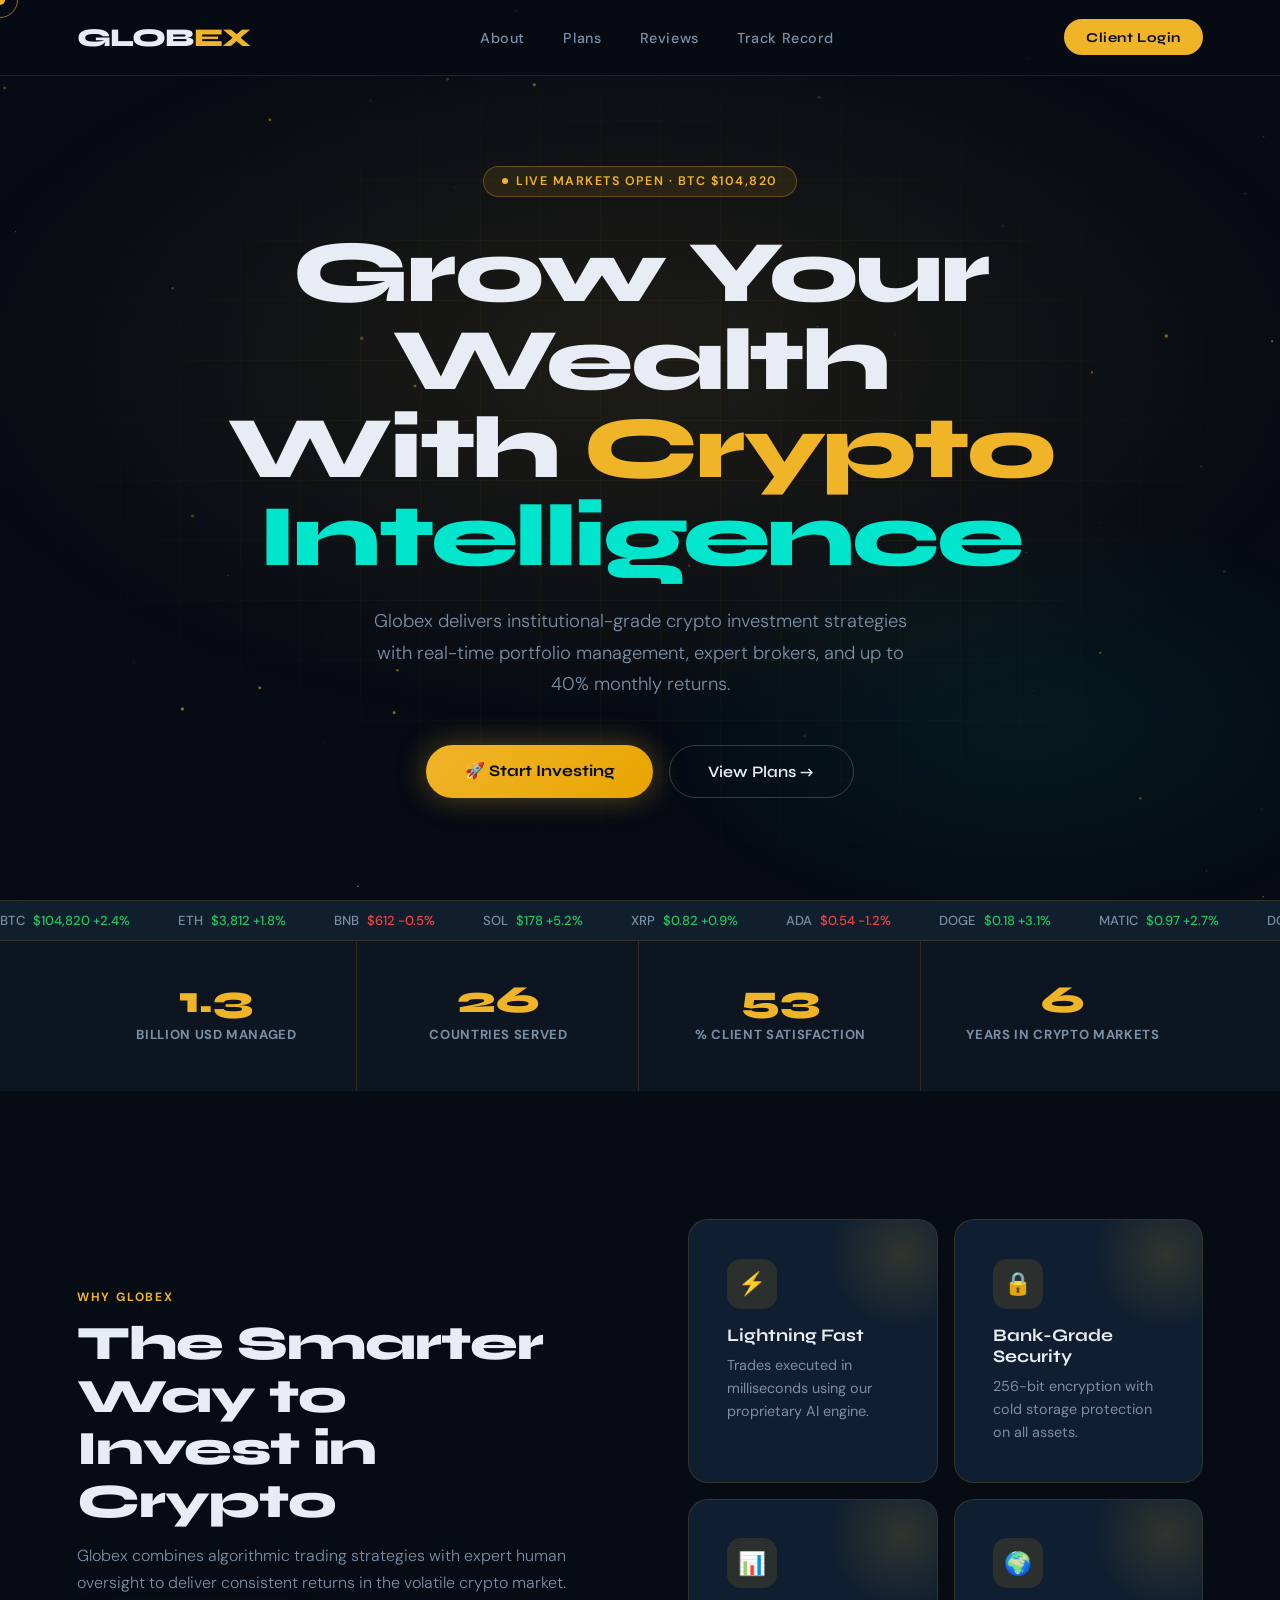
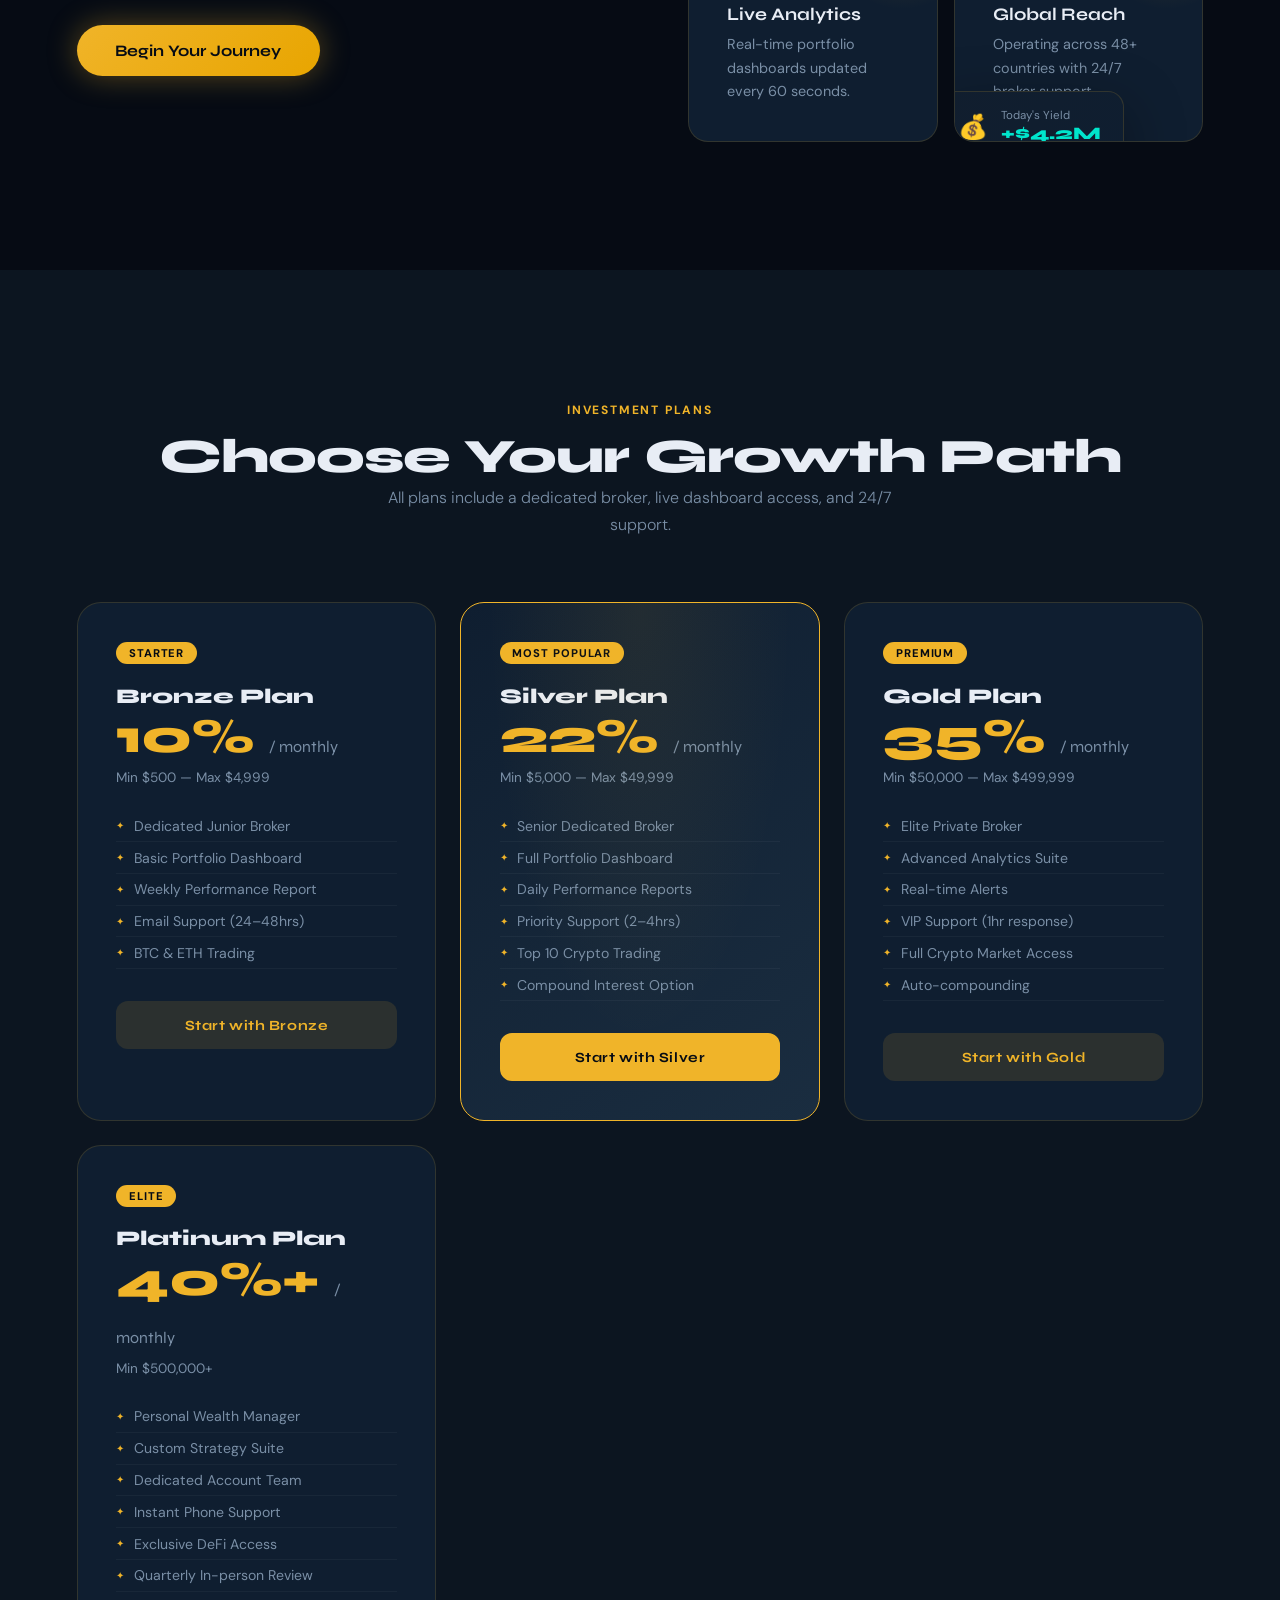
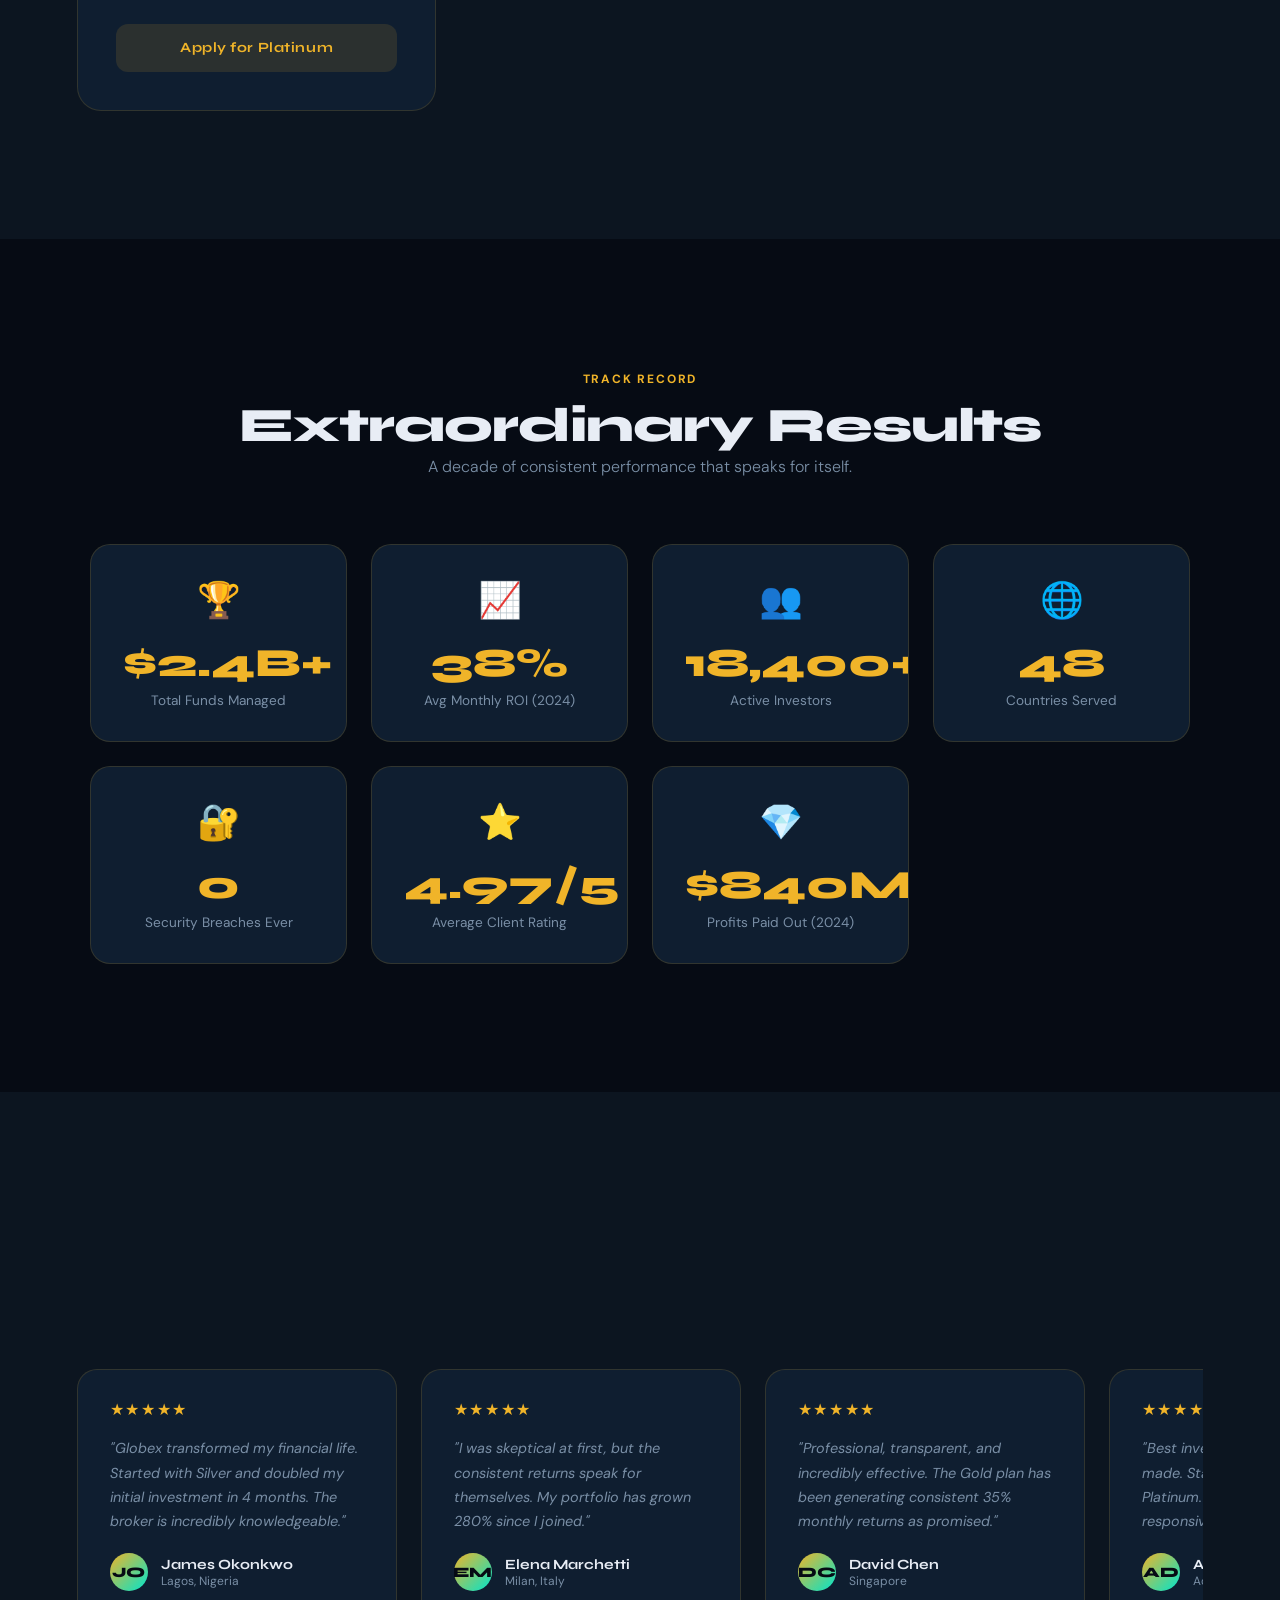
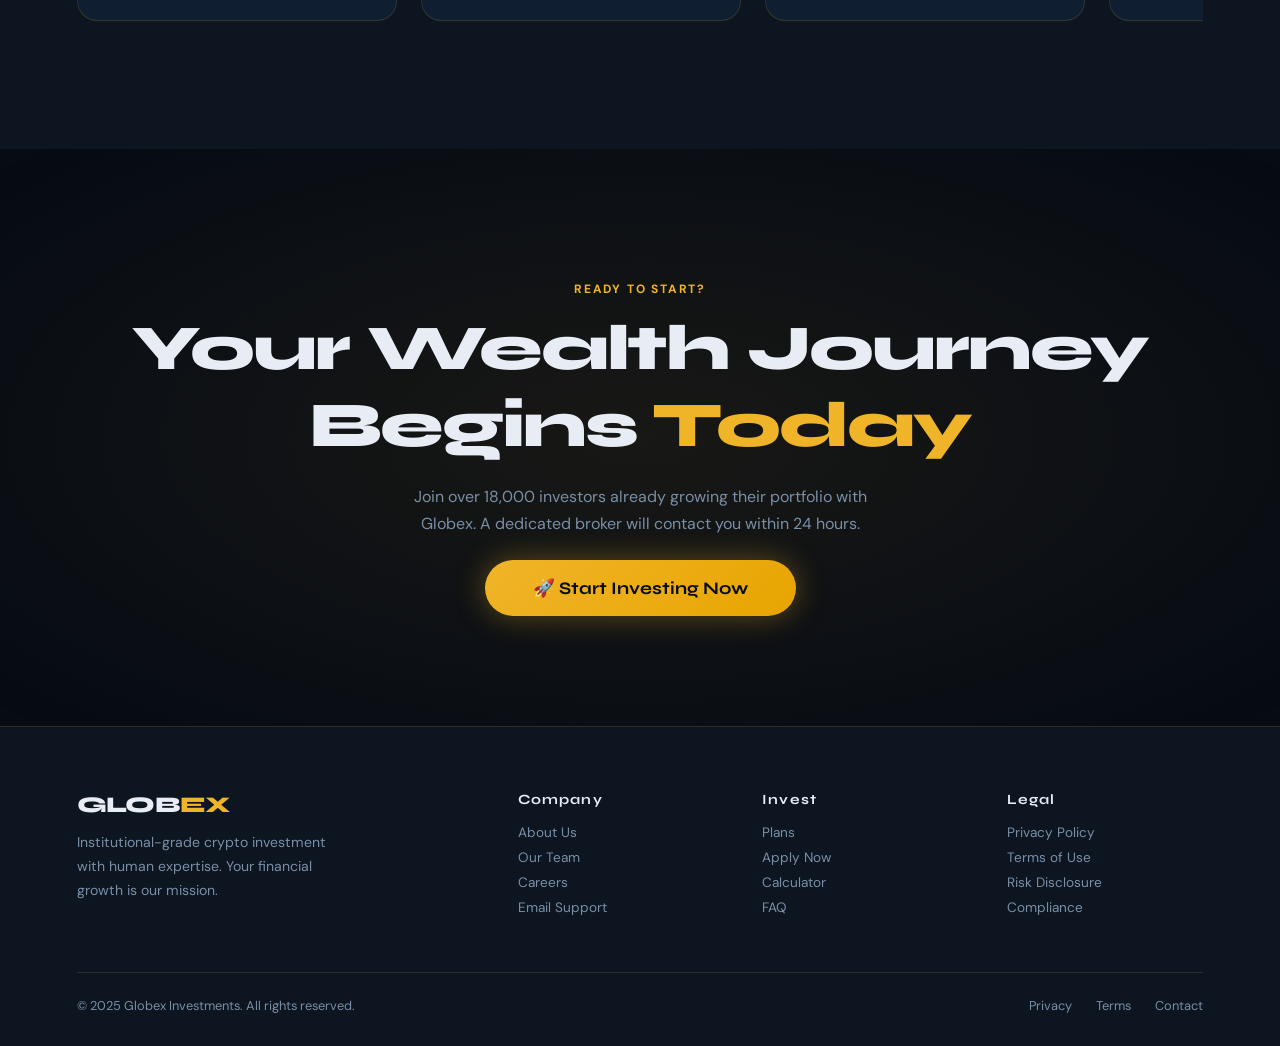
==== commit 08c50a8d: "describe what you changed" ====
--- a/index.html
+++ b/index.html
@@ -34,7 +34,7 @@
     <h1>Grow Your Wealth<br>With <span class="gold">Crypto</span> <span class="teal">Intelligence</span></h1>
     <p class="hero-sub">Globex delivers institutional-grade crypto investment strategies with real-time portfolio management, expert brokers, and up to 40% monthly returns.</p>
     <div class="hero-btns">
-      <a href="#" class="btn-primary" onclick="openApply(event)">🚀 Start Investing</a>
+      <a href="apply.html" class="btn-primary">🚀 Start Investing</a>
       <a href="#plans" class="btn-secondary">View Plans →</a>
     </div>
   </div>
@@ -60,7 +60,7 @@
     <h2 class="section-title">The Smarter Way to<br>Invest in Crypto</h2>
     <p class="section-sub">Globex combines algorithmic trading strategies with expert human oversight to deliver consistent returns in the volatile crypto market.</p>
     <br>
-    <a href="#" class="btn-primary" style="display:inline-block;margin-top:.5rem;" onclick="openApply(event)">Begin Your Journey</a>
+    <a href="apply.html" class="btn-primary" style="display:inline-block;margin-top:.5rem;">Begin Your Journey</a>
   </div>
   <div class="about-visual reveal">
     <div class="about-cards">
@@ -92,7 +92,7 @@
         <li>Dedicated Junior Broker</li><li>Basic Portfolio Dashboard</li>
         <li>Weekly Performance Report</li><li>Email Support (24–48hrs)</li><li>BTC & ETH Trading</li>
       </ul>
-      <a href="#" class="plan-btn" onclick="openApply(event)">Start with Bronze</a>
+      <a href="apply.html?plan=bronze" class="plan-btn">Start with Bronze</a>
     </div>
     <div class="plan-card featured reveal">
       <div class="plan-badge">Most Popular</div>
@@ -104,7 +104,7 @@
         <li>Daily Performance Reports</li><li>Priority Support (2–4hrs)</li>
         <li>Top 10 Crypto Trading</li><li>Compound Interest Option</li>
       </ul>
-      <a href="#" class="plan-btn" onclick="openApply(event)">Start with Silver</a>
+      <a href="apply.html?plan=silver" class="plan-btn">Start with Silver</a>
     </div>
     <div class="plan-card reveal">
       <div class="plan-badge">Premium</div>
@@ -116,7 +116,7 @@
         <li>Real-time Alerts</li><li>VIP Support (1hr response)</li>
         <li>Full Crypto Market Access</li><li>Auto-compounding</li>
       </ul>
-      <a href="#" class="plan-btn" onclick="openApply(event)">Start with Gold</a>
+      <a href="apply.html?plan=gold" class="plan-btn">Start with Gold</a>
     </div>
     <div class="plan-card reveal">
       <div class="plan-badge">Elite</div>
@@ -128,7 +128,7 @@
         <li>Dedicated Account Team</li><li>Instant Phone Support</li>
         <li>Exclusive DeFi Access</li><li>Quarterly In-person Review</li>
       </ul>
-      <a href="#" class="plan-btn" onclick="openApply(event)">Apply for Platinum</a>
+      <a href="apply.html?plan=platinum" class="plan-btn">Apply for Platinum</a>
     </div>
   </div>
 </section>
@@ -172,7 +172,7 @@
     <span class="section-tag">Ready to Start?</span>
     <h2>Your Wealth Journey<br>Begins <span style="color:var(--gold)">Today</span></h2>
     <p>Join over 18,000 investors already growing their portfolio with Globex. A dedicated broker will contact you within 24 hours.</p>
-    <a href="#" class="btn-primary" style="font-size:1.1rem;padding:1.1rem 3rem;" onclick="openApply(event)">🚀 Start Investing Now</a>
+    <a href="apply.html" class="btn-primary" style="font-size:1.1rem;padding:1.1rem 3rem;">🚀 Start Investing Now</a>
   </div>
 </section>
 
@@ -191,7 +191,7 @@
     <div class="footer-col">
       <h4>Invest</h4>
       <a href="#plans">Plans</a>
-      <a href="#" onclick="openApply(event)">Apply Now</a>
+      <a href="apply.html">Apply Now</a>
       <a href="#">Calculator</a><a href="#">FAQ</a>
     </div>
     <div class="footer-col">
@@ -206,54 +206,6 @@
   </div>
 </footer>
 
-<!-- APPLY MODAL -->
-<div class="modal-overlay" id="applyModal">
-  <div class="modal">
-    <button class="modal-close" onclick="closeModal('applyModal')">✕</button>
-    <div id="applyForm">
-      <h2>Start Investing</h2>
-      <p class="sub">Fill in your details below. A Globex broker will contact you within 24 hours.</p>
-      <div class="form-grid">
-        <div class="form-group"><label>First Name</label><input type="text" placeholder="John" id="fname"></div>
-        <div class="form-group"><label>Last Name</label><input type="text" placeholder="Smith" id="lname"></div>
-      </div>
-      <div class="form-group"><label>Email Address</label><input type="email" placeholder="john@example.com" id="email"></div>
-      <div class="form-group"><label>Phone Number</label><input type="tel" placeholder="+1 (555) 000-0000" id="phone"></div>
-      <div class="form-group">
-        <label>Country</label>
-        <select id="country">
-          <option value="">Select your country</option>
-          <option>United States</option><option>United Kingdom</option><option>Canada</option>
-          <option>Australia</option><option>Germany</option><option>France</option>
-          <option>UAE</option><option>Singapore</option><option>South Africa</option>
-          <option>Nigeria</option><option>Other</option>
-        </select>
-      </div>
-      <div class="form-group">
-        <label>Investment Plan</label>
-        <select id="plan">
-          <option value="">Select a plan</option>
-          <option>Bronze — 10% Monthly ($500–$4,999)</option>
-          <option>Silver — 22% Monthly ($5,000–$49,999)</option>
-          <option>Gold — 35% Monthly ($50,000–$499,999)</option>
-          <option>Platinum — 40%+ Monthly ($500,000+)</option>
-        </select>
-      </div>
-      <div class="form-group"><label>Starting Deposit ($)</label><input type="text" id="deposit" placeholder="e.g. 5,000"></div>
-      <div class="form-group">
-        <label>How did you hear about us?</label>
-        <select><option>Social Media</option><option>Referral</option><option>Search Engine</option><option>Advertisement</option><option>Other</option></select>
-      </div>
-      <button class="btn-submit" onclick="submitApplication()">Submit Application →</button>
-    </div>
-    <div class="success-msg" id="applySuccess">
-      <div class="icon">🎉</div>
-      <h3>Application Received!</h3>
-      <p>Thank you for choosing Globex. A dedicated broker will contact you within <strong style="color:var(--gold)">24 hours</strong>.</p>
-    </div>
-  </div>
-</div>
-
 <script src="script.js"></script>
 </body>
-</html>+</html>
